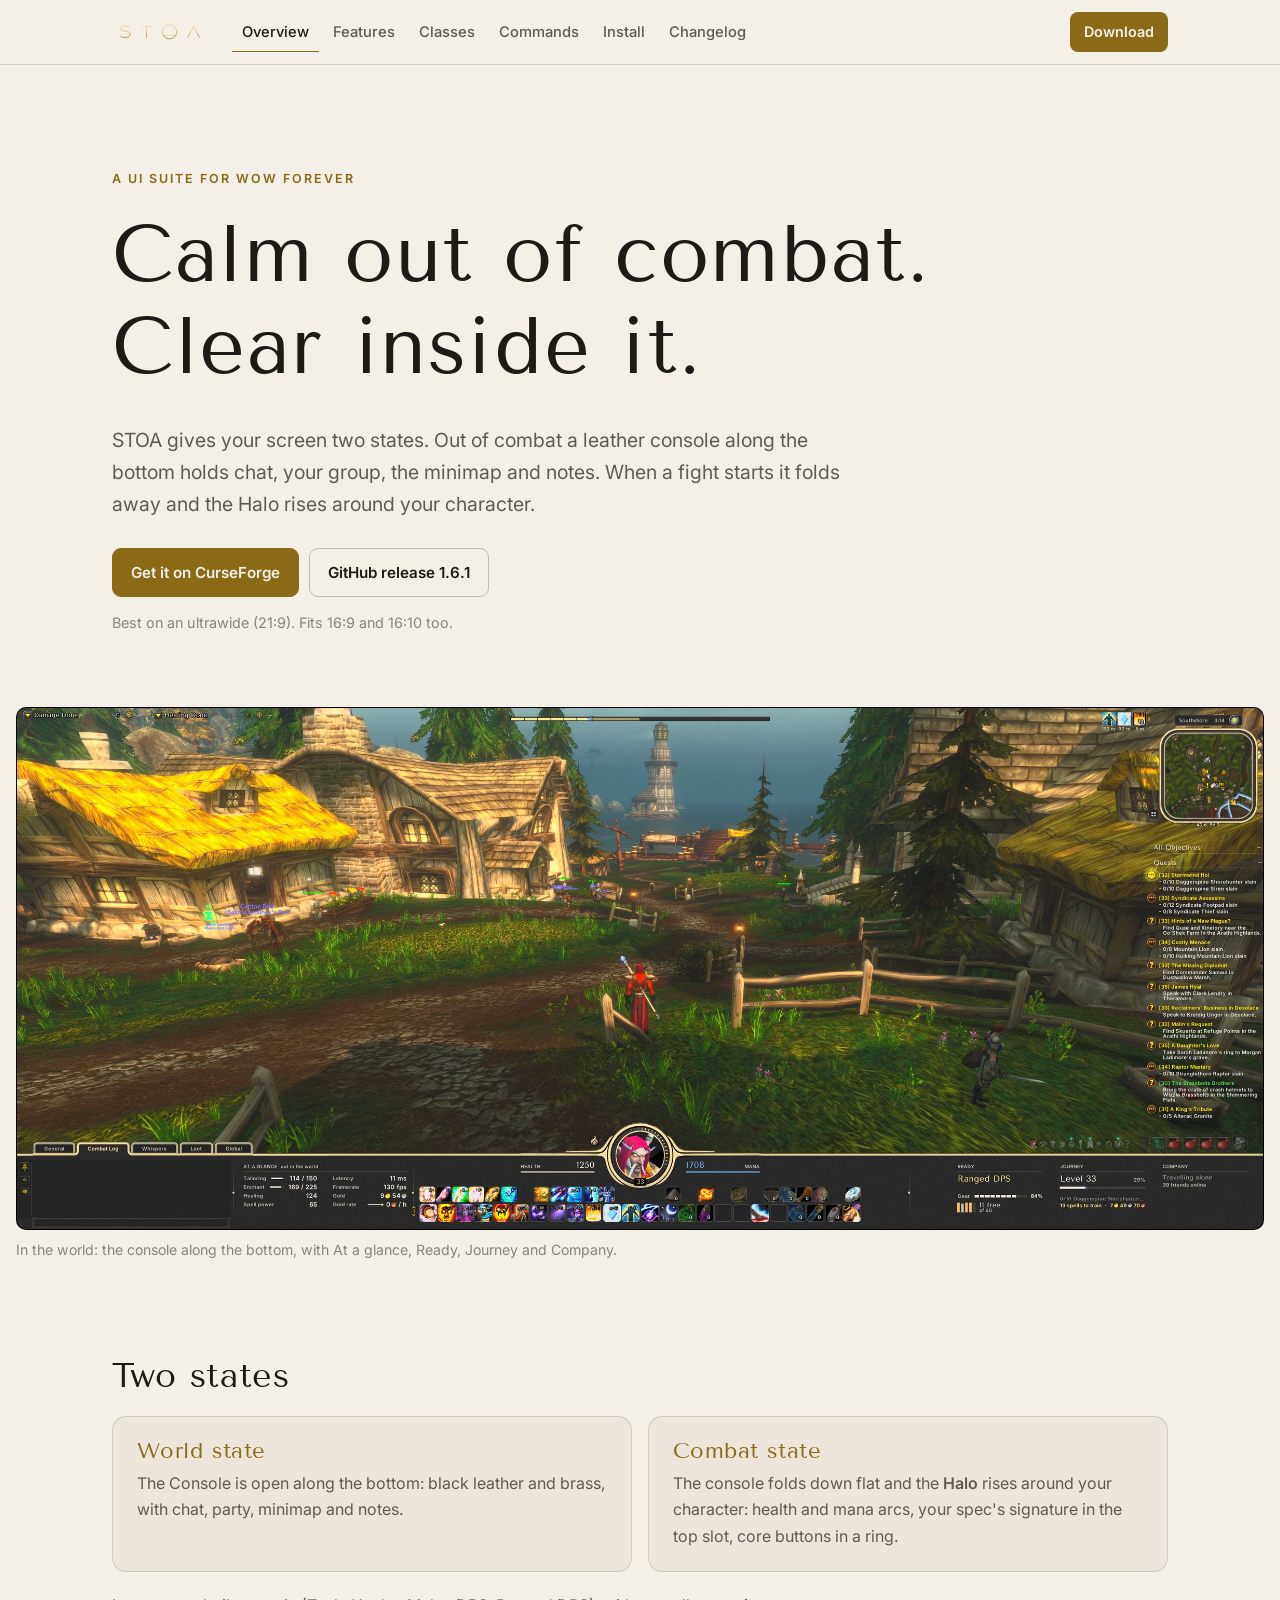
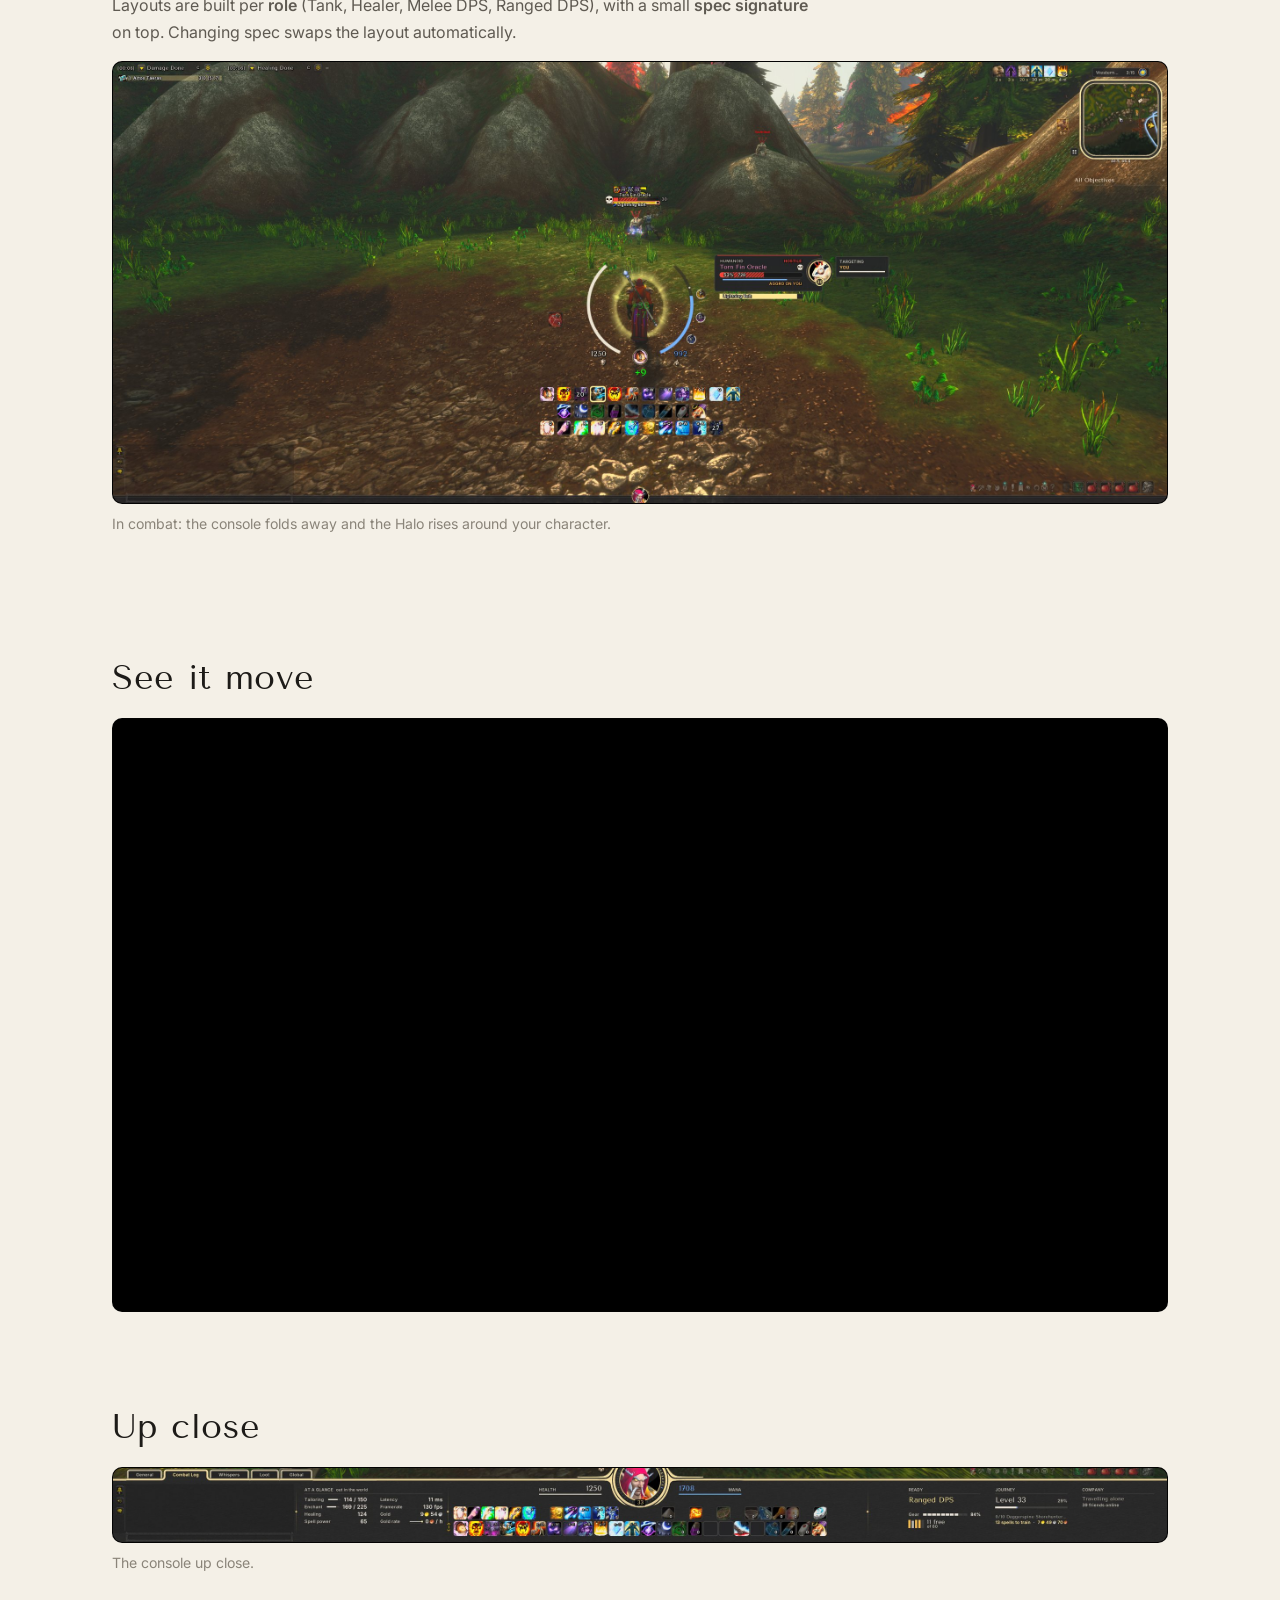
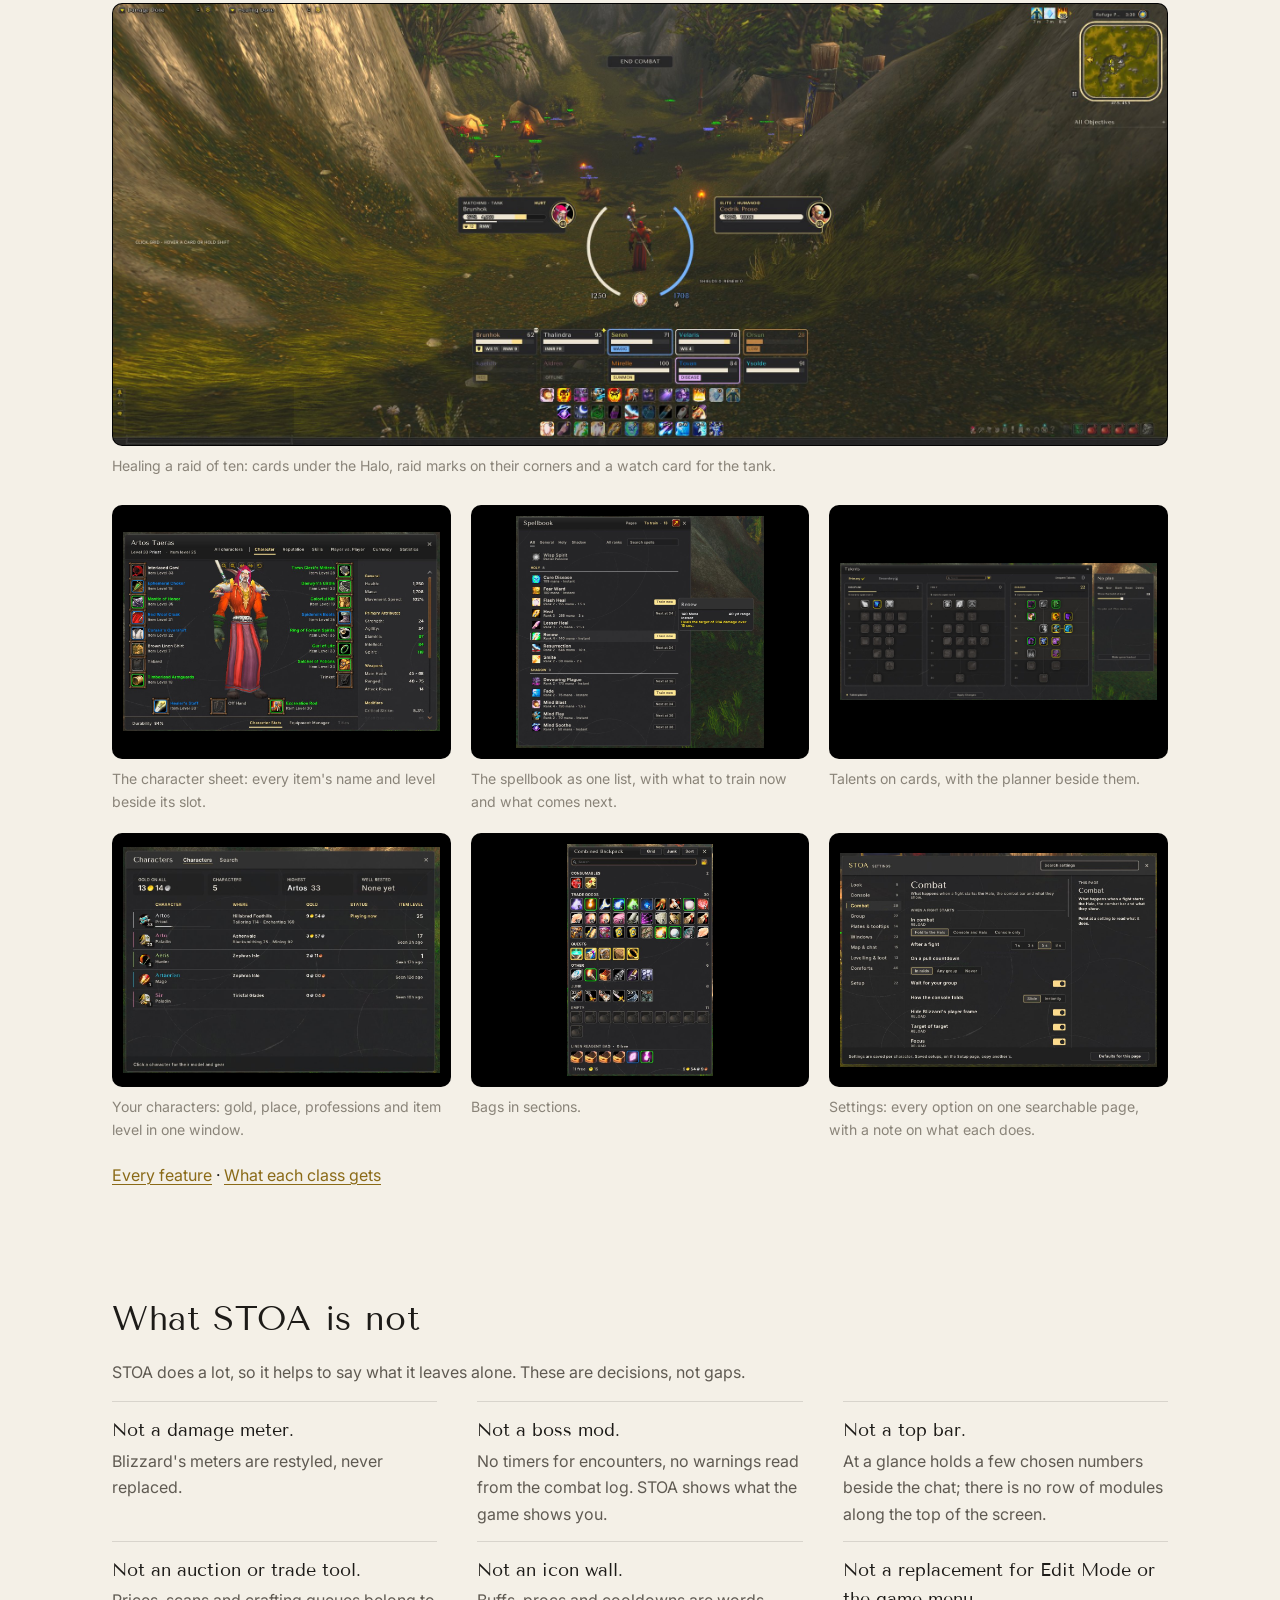
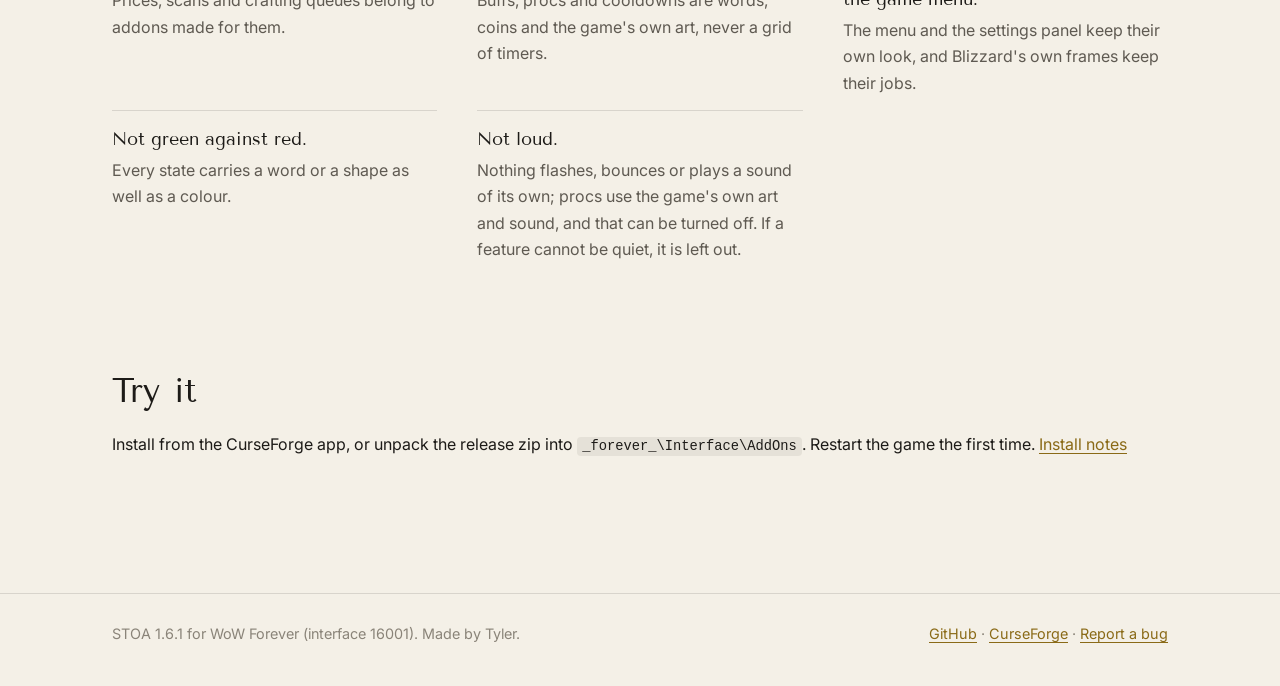
==== docs/index.html @ d84a3b47 "Buff timers: outlined and brighter, readable over bright ground" ====
<!doctype html>
<html lang="en">
<head>
<meta charset="utf-8">
<meta name="viewport" content="width=device-width, initial-scale=1, viewport-fit=cover">
<title>STOA</title>
<meta name="description" content="STOA: a focused, two-state UI suite for WoW Forever. The console out of combat, the Halo in it.">
<meta property="og:title" content="STOA">
<meta property="og:description" content="STOA: a focused, two-state UI suite for WoW Forever. The console out of combat, the Halo in it.">
<meta property="og:image" content="screenshots/world.jpg">
<meta name="theme-color" content="#0d0d0f">
<link rel="icon" href="logo/stoa-essence-symbol.svg" type="image/svg+xml">
<link rel="preconnect" href="https://fonts.googleapis.com">
<link rel="preconnect" href="https://fonts.gstatic.com" crossorigin>
<link rel="stylesheet" href="https://fonts.googleapis.com/css2?family=Tenor+Sans&family=Inter:wght@400;500;600&display=swap">
<link rel="stylesheet" href="assets/site.css">
</head>
<body>
<a class="skip" href="#main">Skip to content</a>
<header class="top">
  <div class="bar">
    <a class="mark" href="index.html" aria-label="STOA home"><img src="logo/stoa-essence.svg" alt="STOA" width="116" height="35"></a>
    <nav class="pages" aria-label="Pages"><a href="index.html" aria-current="page">Overview</a><a href="features.html">Features</a><a href="classes.html">Classes</a><a href="commands.html">Commands</a><a href="install.html">Install</a><a href="changelog.html">Changelog</a></nav>
    <a class="get" href="https://www.curseforge.com/wow/addons/stoa">Download</a>
  </div>
</header>
<main id="main">

<section class="hero">
  <div class="bar">
    <p class="eyebrow">A UI suite for WoW Forever</p>
    <h1>Calm out of combat.<br>Clear inside it.</h1>
    <p class="lede">STOA gives your screen two states. Out of combat a leather console along the bottom holds chat, your group, the minimap and notes. When a fight starts it folds away and the Halo rises around your character.</p>
    <p class="actions"><a class="btn primary" href="https://www.curseforge.com/wow/addons/stoa">Get it on CurseForge</a><a class="btn" href="https://github.com/tylerhagan/stoa/releases/latest">GitHub release 1.6.1</a></p>
    <p class="fit">Best on an ultrawide (21:9). Fits 16:9 and 16:10 too.</p>
  </div>
  <figure class="shot wide"><img src="screenshots/world.jpg" alt="In the world: the console along the bottom, with At a glance, Ready, Journey and Company." width="2400" height="1004"><figcaption>In the world: the console along the bottom, with At a glance, Ready, Journey and Company.</figcaption></figure>
</section>
<section class="bar block">
  <h2>Two states</h2>
  <div class="states"><article class="state"><h3>World state</h3><p>The Console is open along the bottom: black leather and brass, with chat, party, minimap and notes.</p></article><article class="state"><h3>Combat state</h3><p>The console folds down flat and the <strong>Halo</strong> rises around your character: health and mana arcs, your spec's signature in the top slot, core buttons in a ring.</p></article></div>
  <p class="note">Layouts are built per <strong>role</strong> (Tank, Healer, Melee DPS, Ranged DPS), with a small <strong>spec signature</strong> on top. Changing spec swaps the layout automatically.</p>
  <figure class="shot wide"><img src="screenshots/combat.jpg" alt="In combat: the console folds away and the Halo rises around your character." width="2400" height="1004" loading="lazy"><figcaption>In combat: the console folds away and the Halo rises around your character.</figcaption></figure>
</section>
<section class="bar block">
  <h2>See it move</h2>
  <div class="video"><iframe src="https://www.youtube-nocookie.com/embed/AI_lgZX461E" title="STOA in motion" loading="lazy" allow="encrypted-media; picture-in-picture; fullscreen" referrerpolicy="strict-origin-when-cross-origin" allowfullscreen></iframe></div>
</section>
<section class="bar block">
  <h2>Up close</h2>
  <figure class="shot wide"><img src="screenshots/console.jpg" alt="The console up close." width="2400" height="170" loading="lazy"><figcaption>The console up close.</figcaption></figure>
  <figure class="shot wide"><img src="screenshots/party-healer.jpg" alt="Healing a raid of ten: cards under the Halo, raid marks on their corners and a watch card for the tank." width="2400" height="1004" loading="lazy"><figcaption>Healing a raid of ten: cards under the Halo, raid marks on their corners and a watch card for the tank.</figcaption></figure>
  <div class="gallery"><figure class="shot "><img src="screenshots/character.jpg" alt="The character sheet: every item&#x27;s name and level beside its slot." width="1117" height="703" loading="lazy"><figcaption>The character sheet: every item's name and level beside its slot.</figcaption></figure><figure class="shot "><img src="screenshots/spellbook.jpg" alt="The spellbook as one list, with what to train now and what comes next." width="992" height="926" loading="lazy"><figcaption>The spellbook as one list, with what to train now and what comes next.</figcaption></figure><figure class="shot "><img src="screenshots/talents.jpg" alt="Talents on cards, with the planner beside them." width="1600" height="694" loading="lazy"><figcaption>Talents on cards, with the planner beside them.</figcaption></figure><figure class="shot "><img src="screenshots/characters.jpg" alt="Your characters: gold, place, professions and item level in one window." width="1034" height="737" loading="lazy"><figcaption>Your characters: gold, place, professions and item level in one window.</figcaption></figure><figure class="shot "><img src="screenshots/bags.jpg" alt="Bags in sections." width="524" height="827" loading="lazy"><figcaption>Bags in sections.</figcaption></figure><figure class="shot "><img src="screenshots/settings.jpg" alt="Settings: every option on one searchable page, with a note on what each does." width="1164" height="788" loading="lazy"><figcaption>Settings: every option on one searchable page, with a note on what each does.</figcaption></figure></div>
  <p class="more"><a href="features.html">Every feature</a> · <a href="classes.html">What each class gets</a></p>
</section>
<section class="bar block">
  <h2>What STOA is not</h2>
  <p class="lead">STOA does a lot, so it helps to say what it leaves alone. These are decisions, not gaps.</p>
  <ul class="nots"><li><strong>Not a damage meter.</strong> Blizzard's meters are restyled, never replaced.</li><li><strong>Not a boss mod.</strong> No timers for encounters, no warnings read from the combat log. STOA shows what the game shows you.</li><li><strong>Not a top bar.</strong> At a glance holds a few chosen numbers beside the chat; there is no row of modules along the top of the screen.</li><li><strong>Not an auction or trade tool.</strong> Prices, scans and crafting queues belong to addons made for them.</li><li><strong>Not an icon wall.</strong> Buffs, procs and cooldowns are words, coins and the game's own art, never a grid of timers.</li><li><strong>Not a replacement for Edit Mode or the game menu.</strong> The menu and the settings panel keep their own look, and Blizzard's own frames keep their jobs.</li><li><strong>Not green against red.</strong> Every state carries a word or a shape as well as a colour.</li><li><strong>Not loud.</strong> Nothing flashes, bounces or plays a sound of its own; procs use the game's own art and sound, and that can be turned off. If a feature cannot be quiet, it is left out.</li></ul>
</section>
<section class="bar block cta">
  <h2>Try it</h2>
  <p>Install from the CurseForge app, or unpack the release zip into <code>_forever_\Interface\AddOns</code>. Restart the game the first time. <a href="install.html">Install notes</a></p>
</section>

</main>
<footer class="foot">
  <div class="bar">
    <p>STOA 1.6.1 for WoW Forever (interface 16001). Made by Tyler.</p>
    <p><a href="https://github.com/tylerhagan/stoa">GitHub</a> · <a href="https://www.curseforge.com/wow/addons/stoa">CurseForge</a> · <a href="https://github.com/tylerhagan/stoa/issues/new/choose">Report a bug</a></p>
  </div>
</footer>
<script>
document.querySelectorAll('[data-filter]').forEach(function (input) {
  var scope = document.getElementById(input.getAttribute('data-filter'));
  var none = scope.querySelector('.none');
  input.addEventListener('input', function () {
    var q = input.value.trim().toLowerCase(), shown = 0;
    scope.querySelectorAll('[data-text]').forEach(function (row) {
      var hit = !q || row.getAttribute('data-text').indexOf(q) !== -1;
      row.hidden = !hit; if (hit) shown++;
    });
    scope.querySelectorAll('[data-group]').forEach(function (g) {
      g.hidden = !g.querySelector('[data-text]:not([hidden])');
    });
    if (none) none.hidden = shown !== 0;
  });
});
</script>
</body>
</html>
---- docs/assets/site.css ----
/* STOA docs. Dark ink first (the game is dark), bone paper in light mode. Built by Tools/docs/build.py. */
:root {
  --ink: #0d0d0f; --ink-2: #141416; --ink-3: #1b1b1e;
  --bone: #ece6da; --muted: #a39e94; --faint: #6f6b64;
  --rule: rgba(236, 230, 218, .12); --rule-2: rgba(236, 230, 218, .22);
  --gold: #e3c07f; --gold-2: #f2d58a; --code: rgba(236, 230, 218, .07);
  --display: "Tenor Sans", "Optima", "Palatino Linotype", Georgia, serif;
  --ui: "Inter", system-ui, -apple-system, "Segoe UI", sans-serif;
  --mono: ui-monospace, "SF Mono", Menlo, Consolas, monospace;
  --max: 1120px;
  color-scheme: dark;
}
@media (prefers-color-scheme: light) {
  :root:not([data-theme="dark"]) {
    --ink: #f4f0e7; --ink-2: #ece6da; --ink-3: #e4ddcf;
    --bone: #1d1b18; --muted: #5f5a52; --faint: #8a8479;
    --rule: rgba(29, 27, 24, .13); --rule-2: rgba(29, 27, 24, .24);
    --gold: #8a6a17; --gold-2: #7a5c10; --code: rgba(29, 27, 24, .07);
    color-scheme: light;
  }
}
:root[data-theme="light"] {
  --ink: #f4f0e7; --ink-2: #ece6da; --ink-3: #e4ddcf;
  --bone: #1d1b18; --muted: #5f5a52; --faint: #8a8479;
  --rule: rgba(29, 27, 24, .13); --rule-2: rgba(29, 27, 24, .24);
  --gold: #8a6a17; --gold-2: #7a5c10; --code: rgba(29, 27, 24, .07);
  color-scheme: light;
}

* { box-sizing: border-box; }
html { scroll-padding-top: 84px; -webkit-text-size-adjust: 100%; }
body { margin: 0; background: var(--ink); color: var(--bone); font: 400 16px/1.65 var(--ui); }
img { max-width: 100%; height: auto; display: block; }
a { color: var(--gold); text-underline-offset: 3px; text-decoration-thickness: 1px; }
a:hover { color: var(--gold-2); }
:focus-visible { outline: 2px solid var(--gold); outline-offset: 2px; }
code { font: .86em var(--mono); background: var(--code); padding: .12em .38em; border-radius: 4px; white-space: nowrap; }
strong { font-weight: 600; }
h1, h2, h3 { font-family: var(--display); font-weight: 400; letter-spacing: .02em; line-height: 1.15; }
h1 { font-size: clamp(2.4rem, 5vw, 3.6rem); margin: 0 0 .4em; }
h2 { font-size: clamp(1.6rem, 3vw, 2.1rem); margin: 0 0 .6em; }
h3 { font-size: 1.15rem; margin: 1.2em 0 .3em; color: var(--bone); }
p { margin: 0 0 1em; }

.bar { max-width: var(--max); margin: 0 auto; padding-left: max(16px, env(safe-area-inset-left, 0px)); padding-right: max(16px, env(safe-area-inset-right, 0px)); }
@media (min-width: 720px) { .bar { padding-left: 32px; padding-right: 32px; } }
.skip { position: absolute; left: -999px; top: 8px; background: var(--ink-2); padding: 8px 12px; z-index: 10; }
.skip:focus { left: 8px; }

/* Header */
.top { position: sticky; top: 0; z-index: 5; background: color-mix(in srgb, var(--ink) 88%, transparent); backdrop-filter: blur(10px); -webkit-backdrop-filter: blur(10px); border-bottom: 1px solid var(--rule); }
.top .bar { display: flex; align-items: center; gap: 24px; min-height: 64px; }
.mark img { width: 96px; height: auto; }
.pages { display: flex; gap: 4px; overflow-x: auto; scrollbar-width: none; flex: 1; min-width: 0; }
.pages::-webkit-scrollbar { display: none; }
.pages a { color: var(--muted); text-decoration: none; font-size: .92rem; font-weight: 500; padding: 8px 10px; border-radius: 6px; white-space: nowrap; }
.pages a:hover { color: var(--bone); }
.pages a[aria-current="page"] { color: var(--bone); box-shadow: inset 0 -1px 0 var(--gold); border-radius: 0; }
.get { color: var(--ink); background: var(--gold); text-decoration: none; font-weight: 600; font-size: .9rem; padding: 8px 14px; border-radius: 8px; white-space: nowrap; }
.get:hover { background: var(--gold-2); color: var(--ink); }
@media (max-width: 760px) {
  .top .bar { flex-wrap: wrap; gap: 0 12px; padding-top: 10px; }
  .mark { margin-right: auto; }
  .pages { order: 3; flex-basis: 100%; margin: 6px -10px 2px; }
}

/* Home */
.hero { padding: clamp(48px, 9vw, 104px) 0 0; }
.eyebrow { font-size: .78rem; letter-spacing: .16em; text-transform: uppercase; color: var(--gold); font-weight: 600; margin-bottom: 18px; }
.hero h1 { font-size: clamp(2.6rem, 7vw, 5rem); max-width: 20ch; }
.lede { font-size: clamp(1.05rem, 1.6vw, 1.22rem); color: var(--muted); max-width: 62ch; }
.actions { display: flex; flex-wrap: wrap; gap: 10px; margin: 28px 0 0; }
.btn { display: inline-block; text-decoration: none; font-weight: 600; font-size: .95rem; padding: 11px 18px; border-radius: 9px; border: 1px solid var(--rule-2); color: var(--bone); }
.btn:hover { border-color: var(--gold); color: var(--bone); }
.btn.primary { background: var(--gold); border-color: var(--gold); color: var(--ink); }
.btn.primary:hover { background: var(--gold-2); color: var(--ink); }
.fit { margin: 14px 0 0; font-size: .9rem; color: var(--faint); }
.hero > .shot { max-width: 1440px; margin: clamp(40px, 6vw, 72px) auto 0; padding: 0 max(16px, env(safe-area-inset-left, 0px)); }
.block { padding-top: clamp(56px, 8vw, 96px); }
.states { display: grid; grid-template-columns: repeat(auto-fit, minmax(260px, 1fr)); gap: 16px; margin-bottom: 20px; }
.state { border: 1px solid var(--rule); border-radius: 14px; padding: 22px 24px; background: var(--ink-2); }
.state h3 { margin: 0 0 6px; font-size: 1.35rem; color: var(--gold); }
.state p { margin: 0; color: var(--muted); }
.note { color: var(--muted); max-width: 70ch; }
.lead { color: var(--muted); max-width: 66ch; }
.nots { list-style: none; padding: 0; margin: 0; display: grid; grid-template-columns: repeat(auto-fit, minmax(300px, 1fr)); gap: 0 40px; }
.nots li { padding: 14px 0; border-top: 1px solid var(--rule); color: var(--muted); }
.nots strong { color: var(--bone); display: block; font-family: var(--display); font-weight: 400; font-size: 1.12rem; margin-bottom: 2px; }
.cta { padding-bottom: 24px; }
.more { margin-top: 20px; }

/* Screenshots */
.shot { margin: 0 0 28px; }
.video { position: relative; aspect-ratio: 16 / 9; border-radius: 10px; overflow: hidden; border: 1px solid var(--rule); background: #000; }
.video iframe { position: absolute; inset: 0; width: 100%; height: 100%; border: 0; }
.shot img { border-radius: 10px; border: 1px solid var(--rule); background: #000; width: 100%; }
.shot figcaption { font-size: .88rem; color: var(--faint); margin-top: 8px; }
.gallery { display: grid; grid-template-columns: repeat(auto-fill, minmax(min(100%, 300px), 1fr)); gap: 20px; align-items: start; }
.gallery .shot { margin: 0; }
.gallery .shot img { aspect-ratio: 4 / 3; object-fit: contain; padding: 10px; }

/* List pages */
.head { padding-top: clamp(40px, 7vw, 72px); padding-bottom: 8px; }
.tools { display: flex; flex-wrap: wrap; gap: 12px 20px; align-items: center; margin-top: 24px; }
.tools input { font: inherit; color: var(--bone); background: var(--ink-2); border: 1px solid var(--rule-2); border-radius: 9px; padding: 10px 14px; width: min(100%, 320px); }
.tools input::placeholder { color: var(--faint); }
.jump { display: flex; flex-wrap: wrap; gap: 4px 14px; font-size: .9rem; }
.head > .jump { margin-top: 20px; }
.jump a { color: var(--muted); text-decoration: none; }
.jump a:hover { color: var(--gold); }
.group { padding-top: 48px; }
.group h2 { margin-bottom: .25em; }
.group .lead { margin-bottom: 16px; }
.rows { margin: 0; }
.row { display: grid; grid-template-columns: 200px minmax(0, 1fr); gap: 4px 28px; padding: 16px 0; border-top: 1px solid var(--rule); scroll-margin-top: 84px; }
.row dt { font-family: var(--display); font-size: 1.08rem; color: var(--bone); }
.row dd { margin: 0; color: var(--muted); }
.row dd code { white-space: normal; }
.row:target dt { color: var(--gold); }
.cmds .row { grid-template-columns: 260px minmax(0, 1fr); }
.cmds dt code { font-size: .92rem; background: none; padding: 0; color: var(--gold); white-space: normal; }
@media (max-width: 680px) { .row, .cmds .row { grid-template-columns: 1fr; } }
.none { color: var(--muted); padding: 24px 0; }
[hidden] { display: none !important; }

/* Classes: one row each, name left, labelled parts right (same rhythm as Features) */
.classes { margin-top: 24px; }
.class { display: grid; grid-template-columns: 200px minmax(0, 1fr); gap: 8px 28px; padding: 28px 0; border-top: 1px solid var(--rule); scroll-margin-top: 84px; }
.class h2 { font-size: 1.6rem; margin: 0; display: flex; align-items: center; gap: 12px; align-self: start; }
.class h2::before { content: ""; width: 10px; height: 10px; border-radius: 50%; background: var(--class); box-shadow: 0 0 0 3px color-mix(in srgb, var(--class) 22%, transparent); flex: none; }
.class .intro { color: var(--muted); margin: 0 0 14px; max-width: 70ch; }
.parts { margin: 0 0 6px; display: grid; gap: 12px; }
.parts div { display: grid; grid-template-columns: 150px minmax(0, 1fr); gap: 2px 20px; }
.parts dt { font-size: .76rem; letter-spacing: .12em; text-transform: uppercase; font-weight: 600; color: var(--gold); padding-top: .3em; }
.parts dd { margin: 0; color: var(--muted); max-width: 70ch; }
@media (max-width: 760px) {
  .class, .parts div { grid-template-columns: 1fr; }
}

/* Prose pages */
.prose { max-width: calc(var(--max) - 260px); margin-left: auto; margin-right: auto; }
.prose .block { padding-top: 40px; }
.prose p, .prose li { color: var(--muted); }
.prose strong { color: var(--bone); }
.prose ul { padding-left: 1.2em; }
.prose code, .lead code, .cta code { white-space: normal; overflow-wrap: anywhere; }
.prose li { margin-bottom: .5em; }
.release h2 { color: var(--gold); }

/* Footer */
.foot { margin-top: 96px; border-top: 1px solid var(--rule); padding: 28px 0 40px; font-size: .9rem; color: var(--faint); }
.foot .bar { display: flex; flex-wrap: wrap; justify-content: space-between; gap: 8px 24px; }
.foot p { margin: 0; }
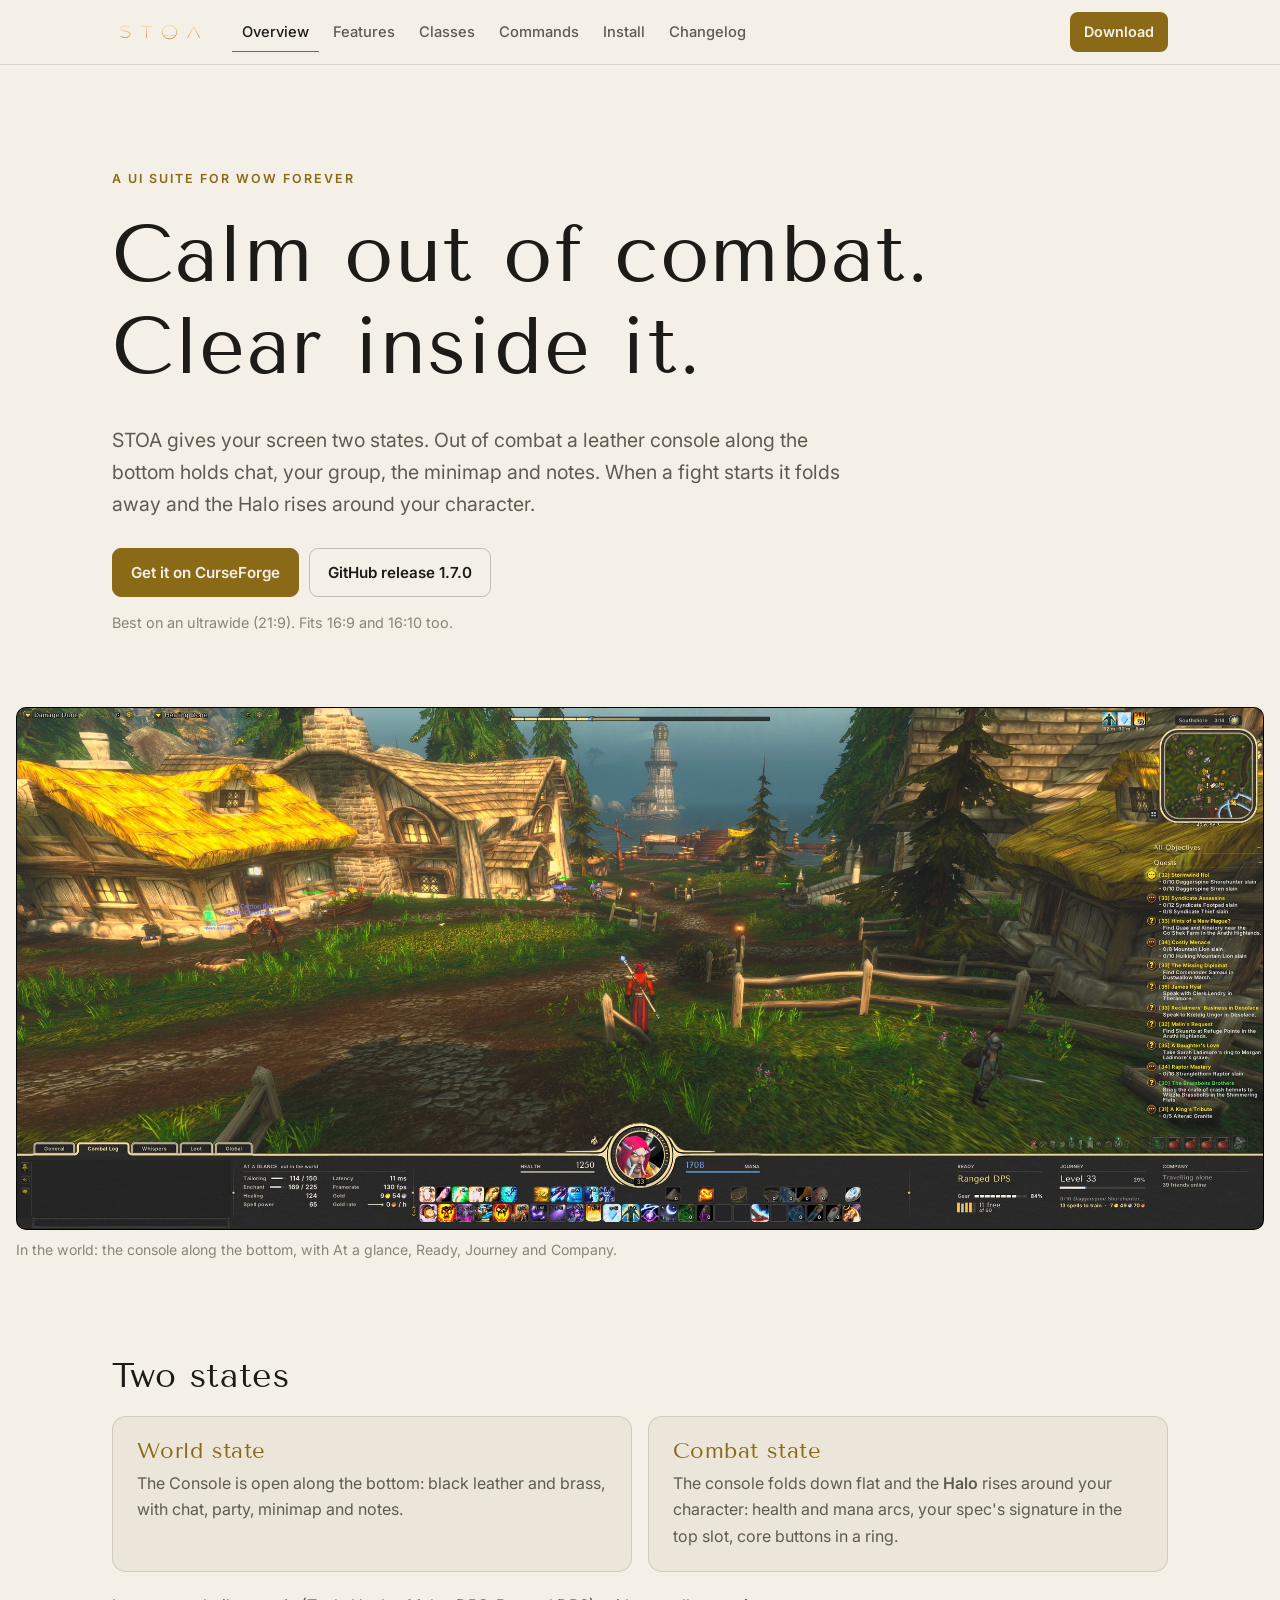
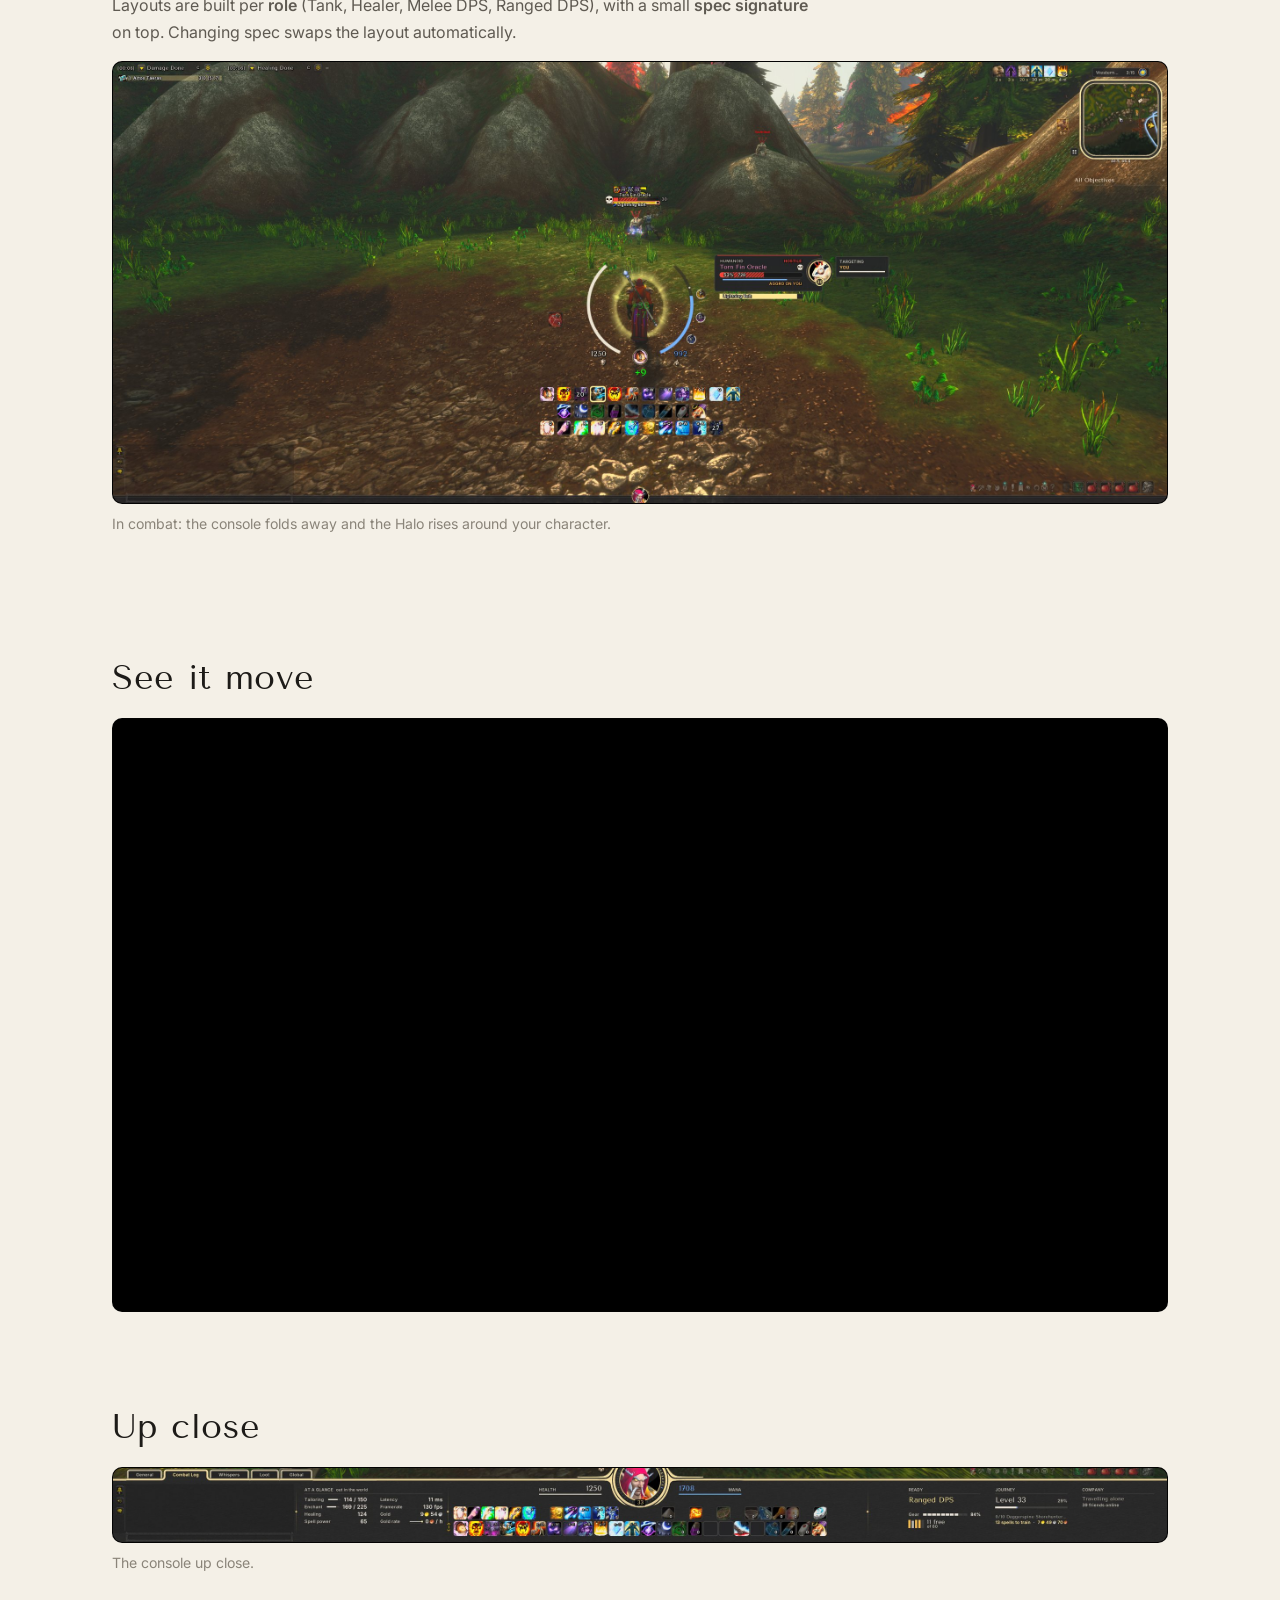
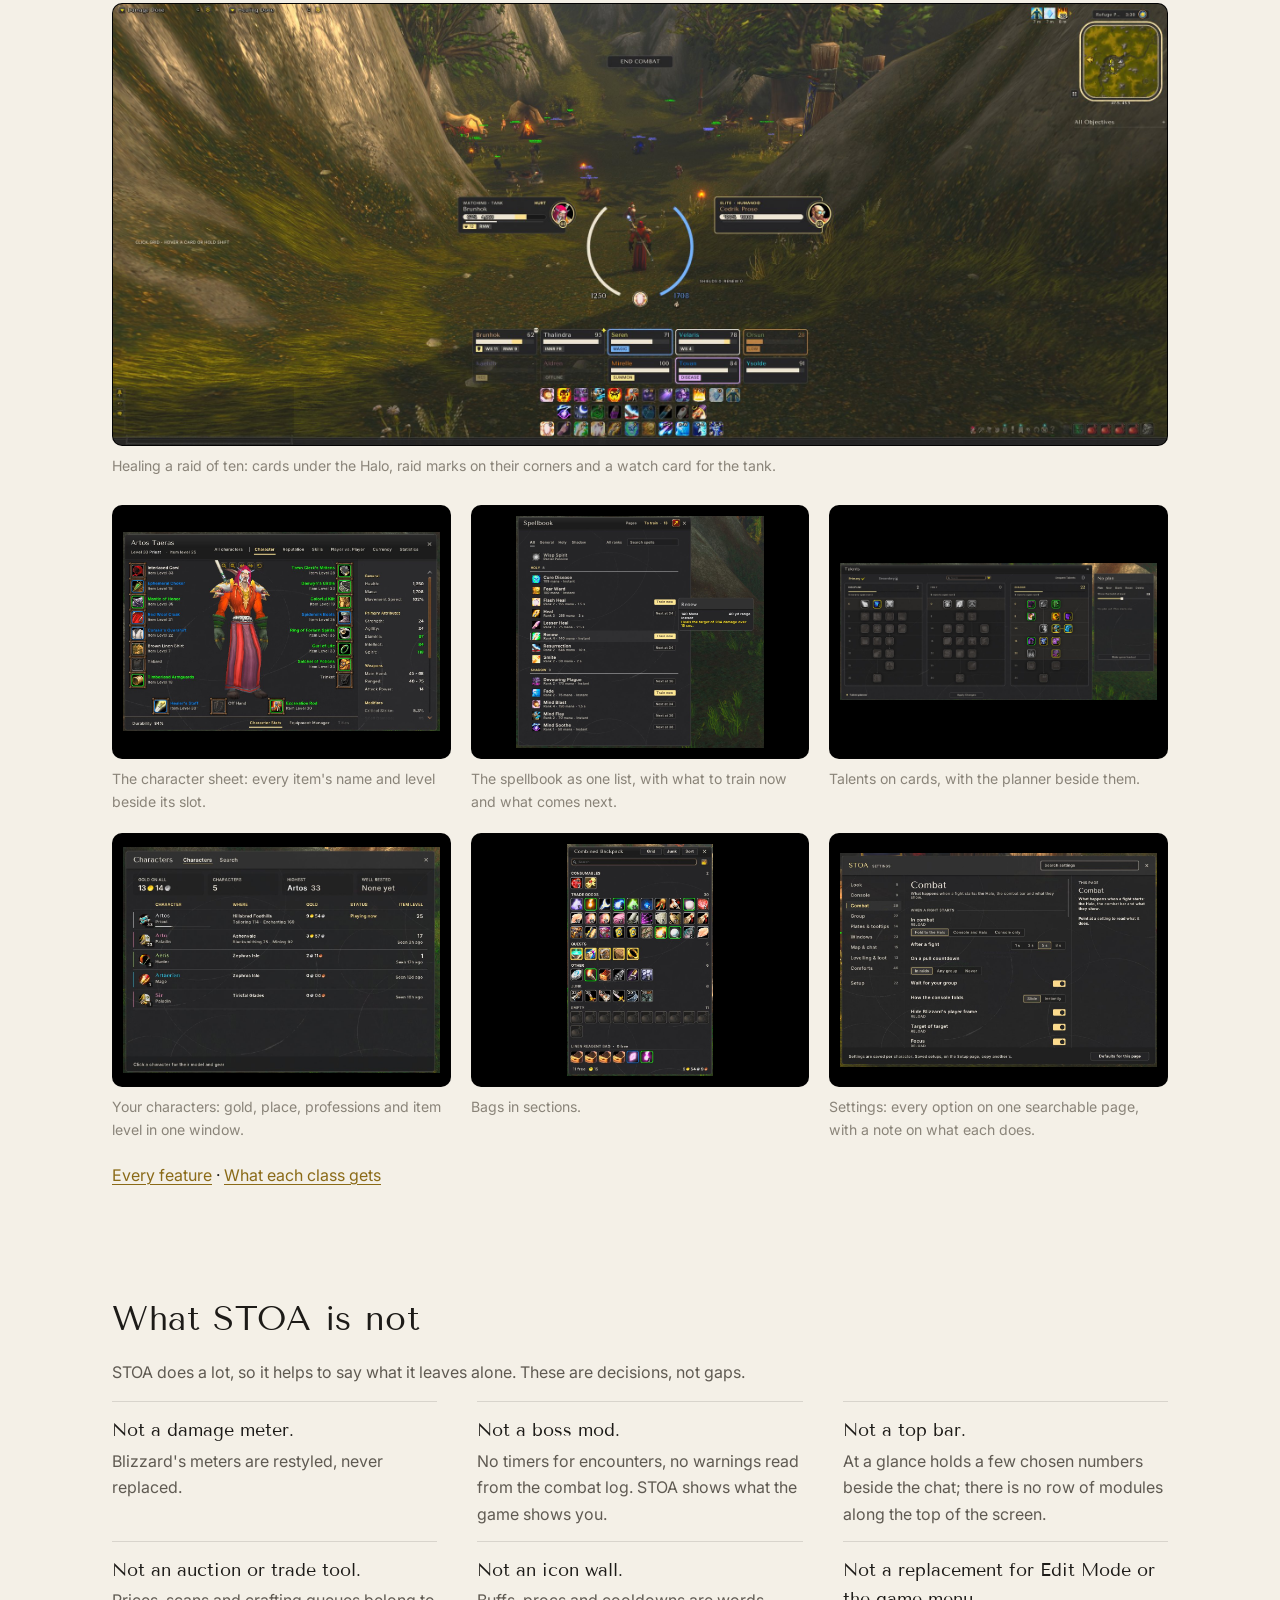
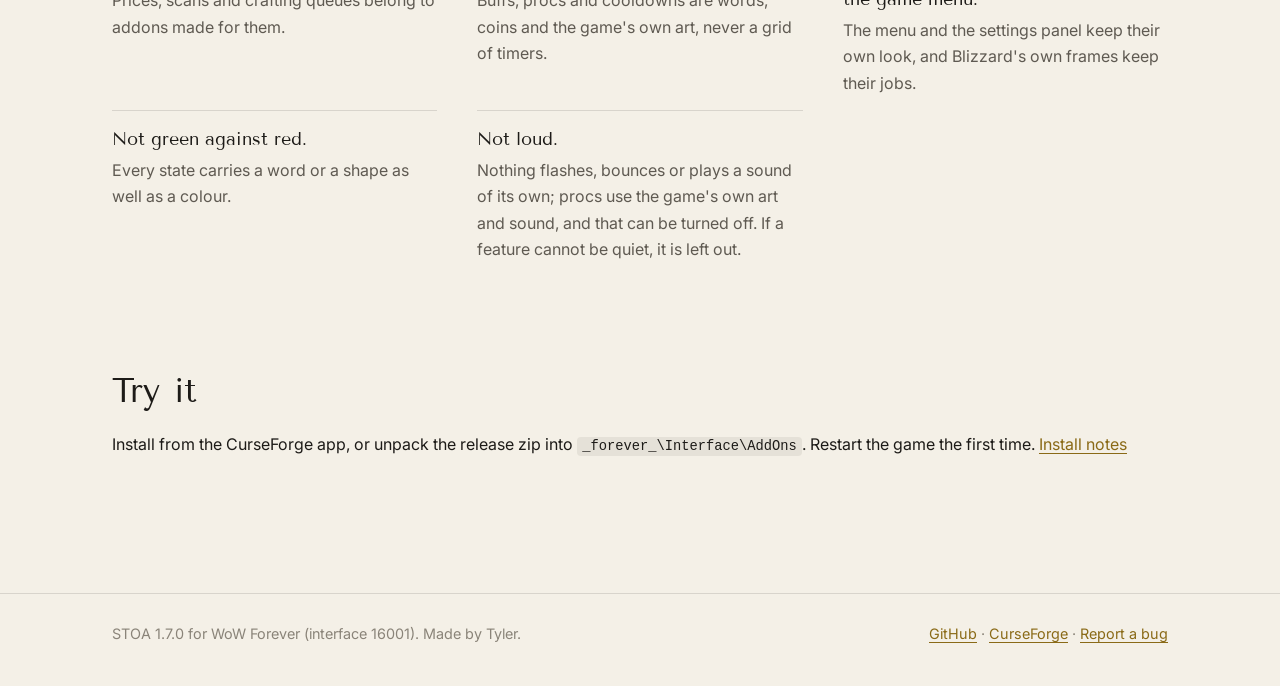
==== commit bcb6e8b6: "Release prep: version 1.7.0, what's-new edition 1.7.0" ====
--- a/docs/index.html
+++ b/docs/index.html
@@ -31,7 +31,7 @@
     <p class="eyebrow">A UI suite for WoW Forever</p>
     <h1>Calm out of combat.<br>Clear inside it.</h1>
     <p class="lede">STOA gives your screen two states. Out of combat a leather console along the bottom holds chat, your group, the minimap and notes. When a fight starts it folds away and the Halo rises around your character.</p>
-    <p class="actions"><a class="btn primary" href="https://www.curseforge.com/wow/addons/stoa">Get it on CurseForge</a><a class="btn" href="https://github.com/tylerhagan/stoa/releases/latest">GitHub release 1.6.1</a></p>
+    <p class="actions"><a class="btn primary" href="https://www.curseforge.com/wow/addons/stoa">Get it on CurseForge</a><a class="btn" href="https://github.com/tylerhagan/stoa/releases/latest">GitHub release 1.7.0</a></p>
     <p class="fit">Best on an ultrawide (21:9). Fits 16:9 and 16:10 too.</p>
   </div>
   <figure class="shot wide"><img src="screenshots/world.jpg" alt="In the world: the console along the bottom, with At a glance, Ready, Journey and Company." width="2400" height="1004"><figcaption>In the world: the console along the bottom, with At a glance, Ready, Journey and Company.</figcaption></figure>
@@ -66,7 +66,7 @@
 </main>
 <footer class="foot">
   <div class="bar">
-    <p>STOA 1.6.1 for WoW Forever (interface 16001). Made by Tyler.</p>
+    <p>STOA 1.7.0 for WoW Forever (interface 16001). Made by Tyler.</p>
     <p><a href="https://github.com/tylerhagan/stoa">GitHub</a> · <a href="https://www.curseforge.com/wow/addons/stoa">CurseForge</a> · <a href="https://github.com/tylerhagan/stoa/issues/new/choose">Report a bug</a></p>
   </div>
 </footer>
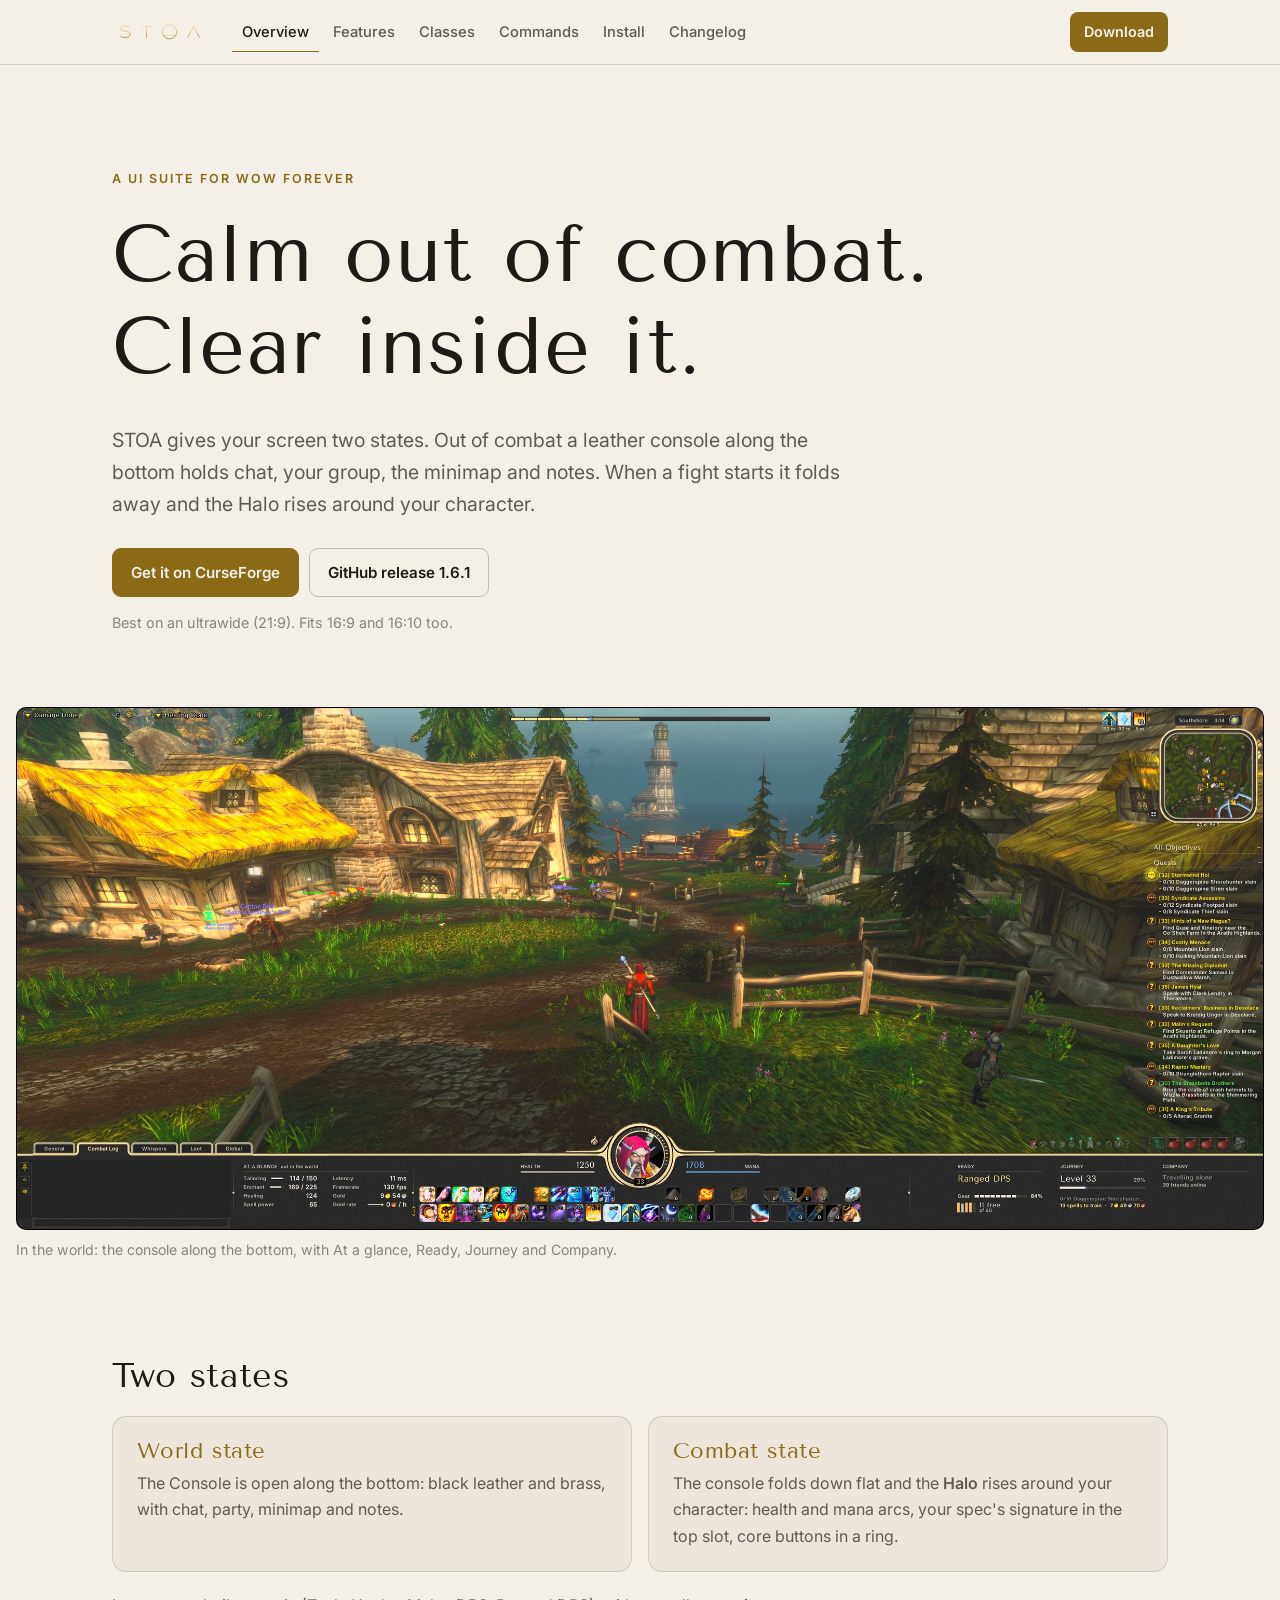
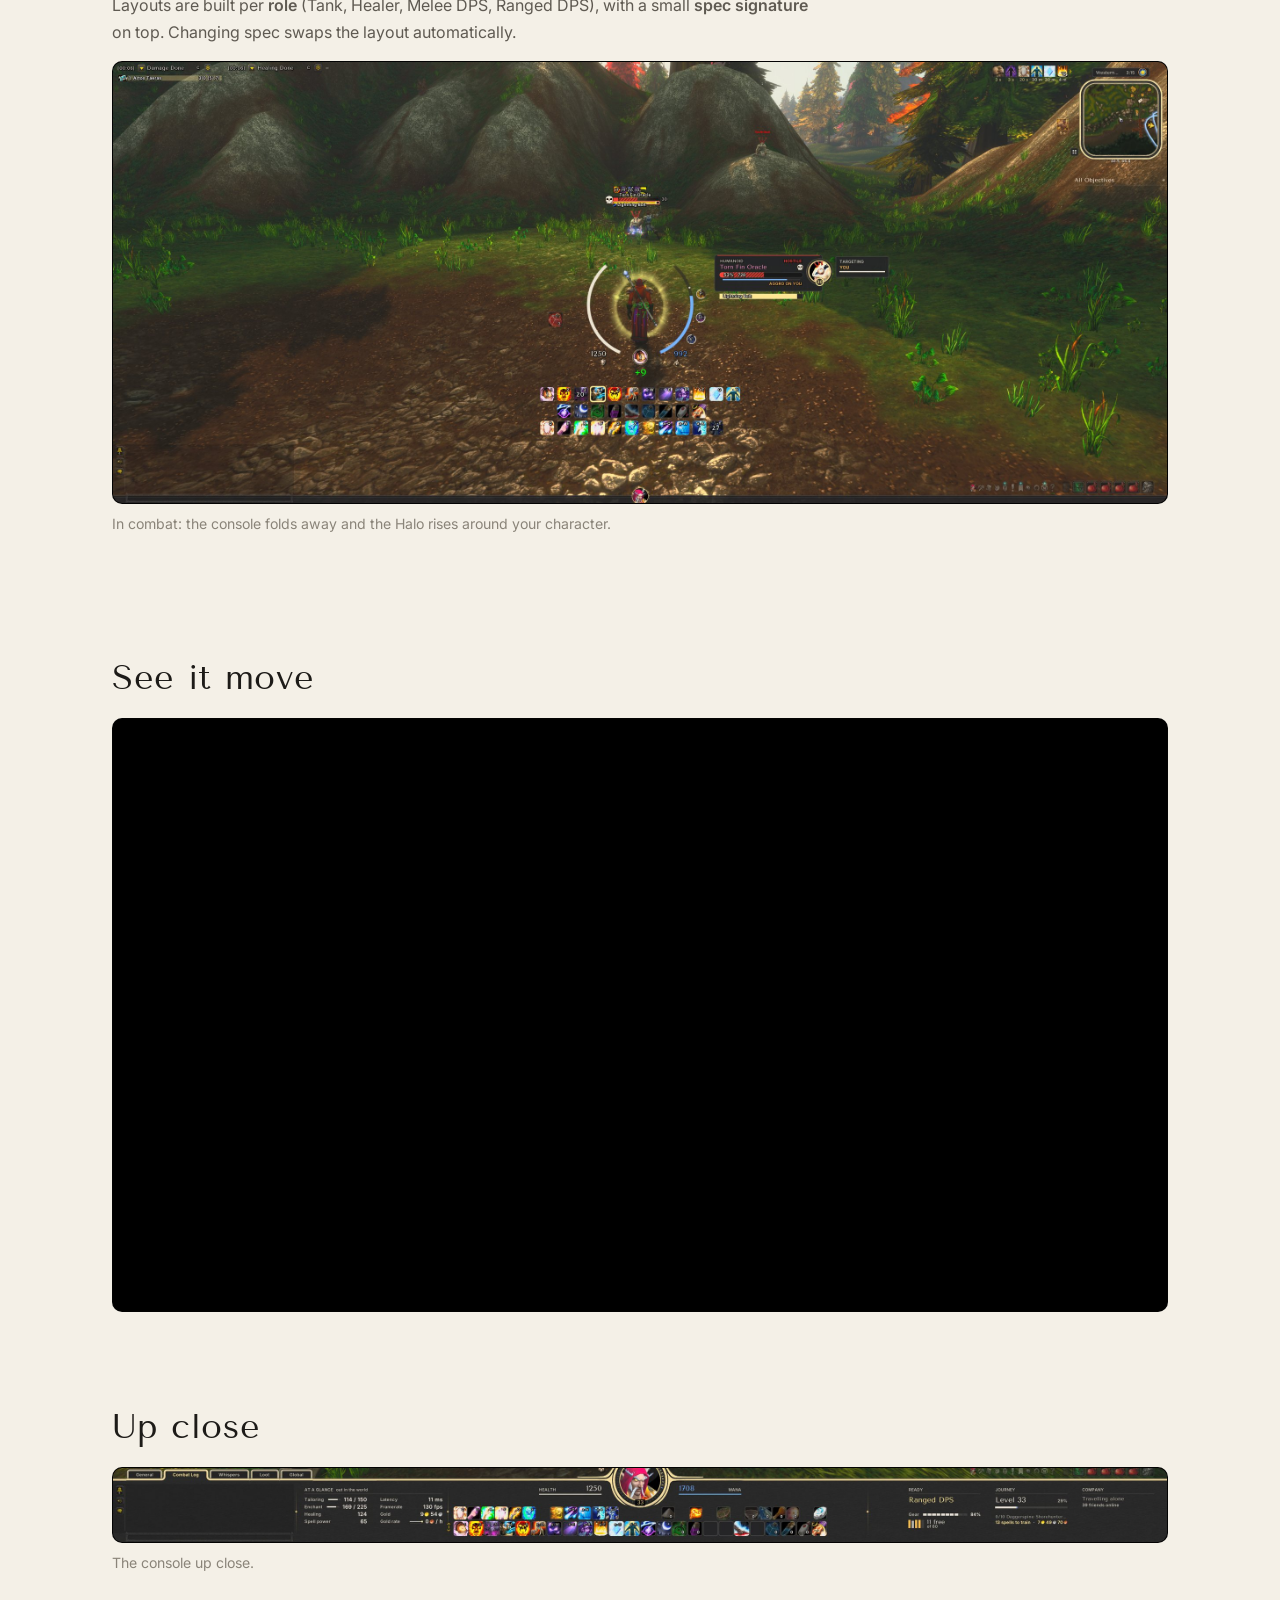
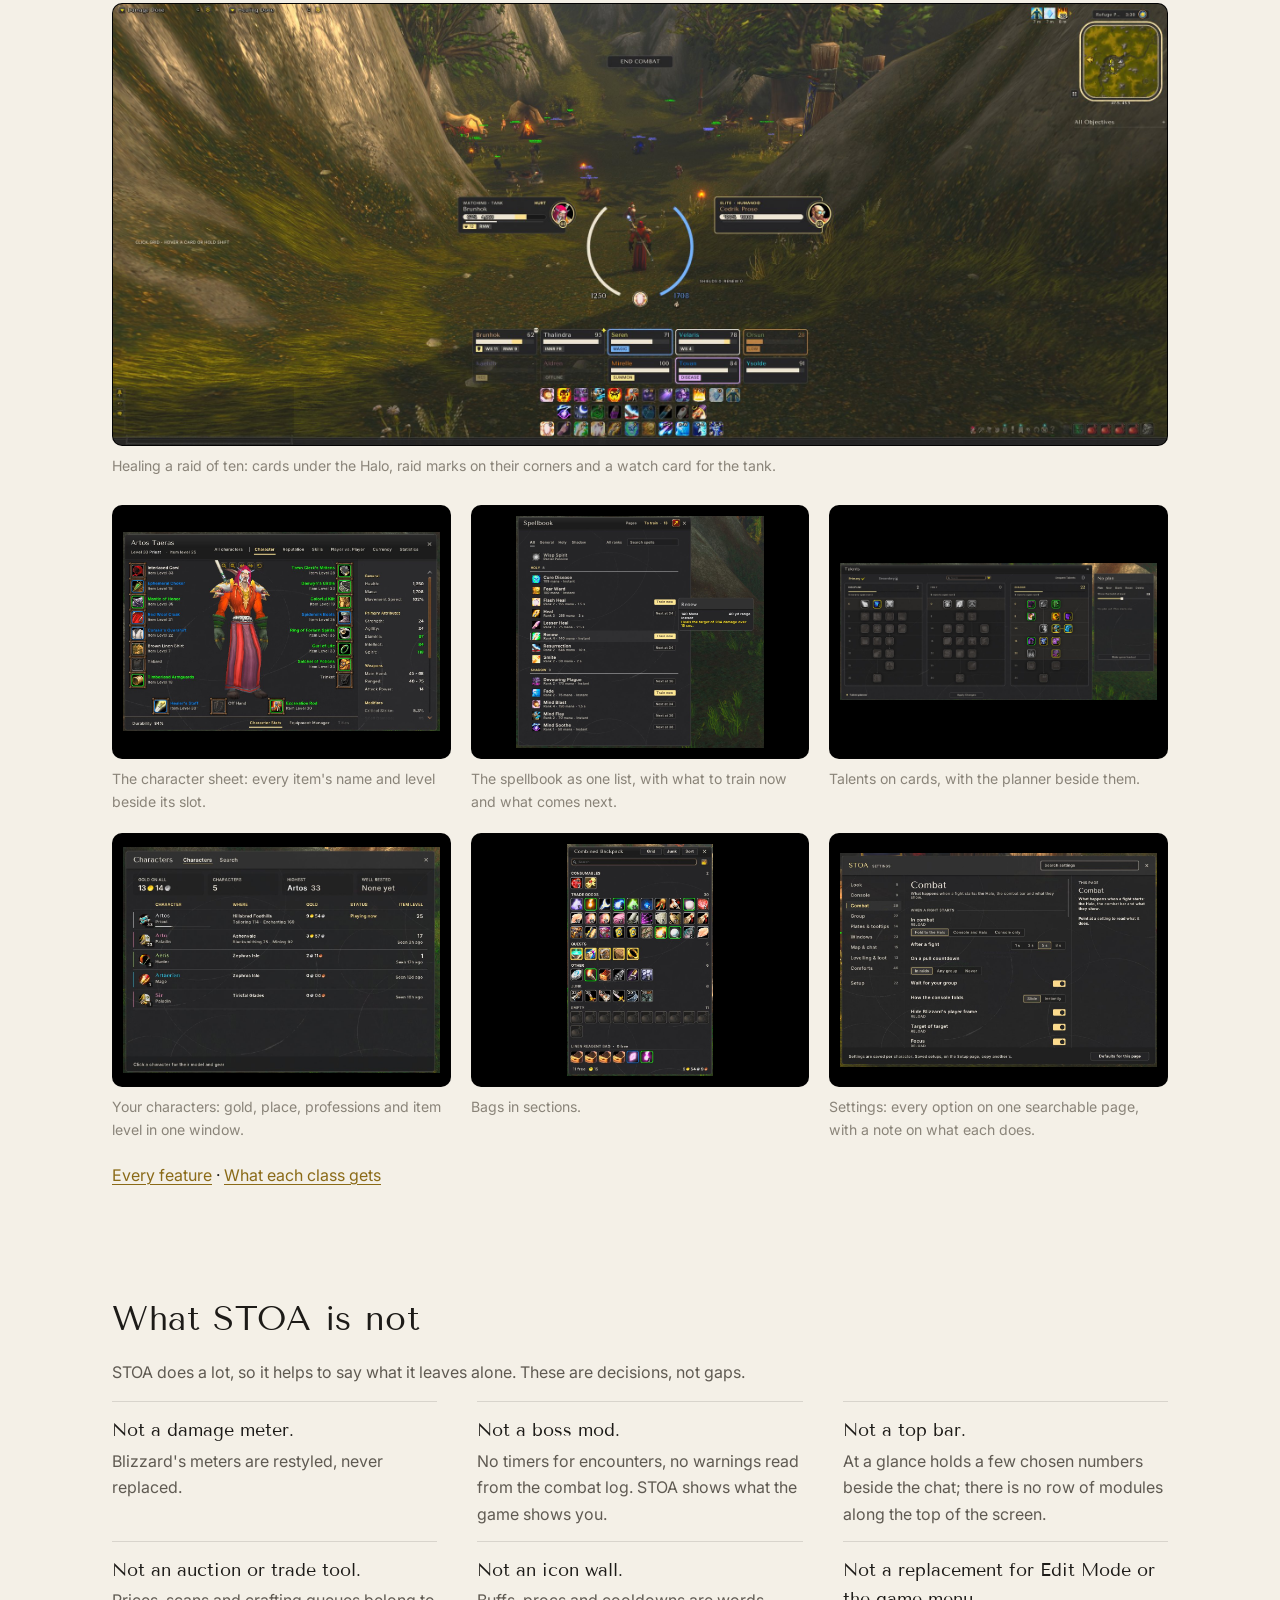
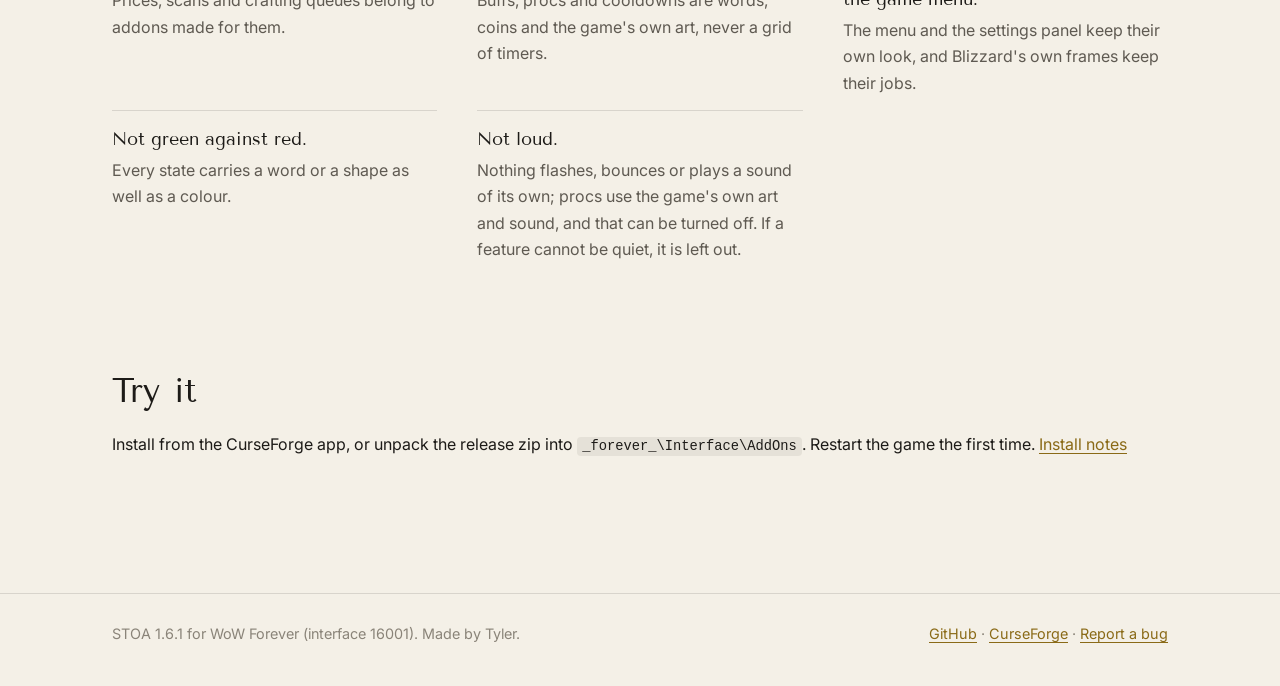
==== commit ebd25077: "Release prep: keep the number 1.6.1" ====
--- a/docs/index.html
+++ b/docs/index.html
@@ -31,7 +31,7 @@
     <p class="eyebrow">A UI suite for WoW Forever</p>
     <h1>Calm out of combat.<br>Clear inside it.</h1>
     <p class="lede">STOA gives your screen two states. Out of combat a leather console along the bottom holds chat, your group, the minimap and notes. When a fight starts it folds away and the Halo rises around your character.</p>
-    <p class="actions"><a class="btn primary" href="https://www.curseforge.com/wow/addons/stoa">Get it on CurseForge</a><a class="btn" href="https://github.com/tylerhagan/stoa/releases/latest">GitHub release 1.7.0</a></p>
+    <p class="actions"><a class="btn primary" href="https://www.curseforge.com/wow/addons/stoa">Get it on CurseForge</a><a class="btn" href="https://github.com/tylerhagan/stoa/releases/latest">GitHub release 1.6.1</a></p>
     <p class="fit">Best on an ultrawide (21:9). Fits 16:9 and 16:10 too.</p>
   </div>
   <figure class="shot wide"><img src="screenshots/world.jpg" alt="In the world: the console along the bottom, with At a glance, Ready, Journey and Company." width="2400" height="1004"><figcaption>In the world: the console along the bottom, with At a glance, Ready, Journey and Company.</figcaption></figure>
@@ -66,7 +66,7 @@
 </main>
 <footer class="foot">
   <div class="bar">
-    <p>STOA 1.7.0 for WoW Forever (interface 16001). Made by Tyler.</p>
+    <p>STOA 1.6.1 for WoW Forever (interface 16001). Made by Tyler.</p>
     <p><a href="https://github.com/tylerhagan/stoa">GitHub</a> · <a href="https://www.curseforge.com/wow/addons/stoa">CurseForge</a> · <a href="https://github.com/tylerhagan/stoa/issues/new/choose">Report a bug</a></p>
   </div>
 </footer>
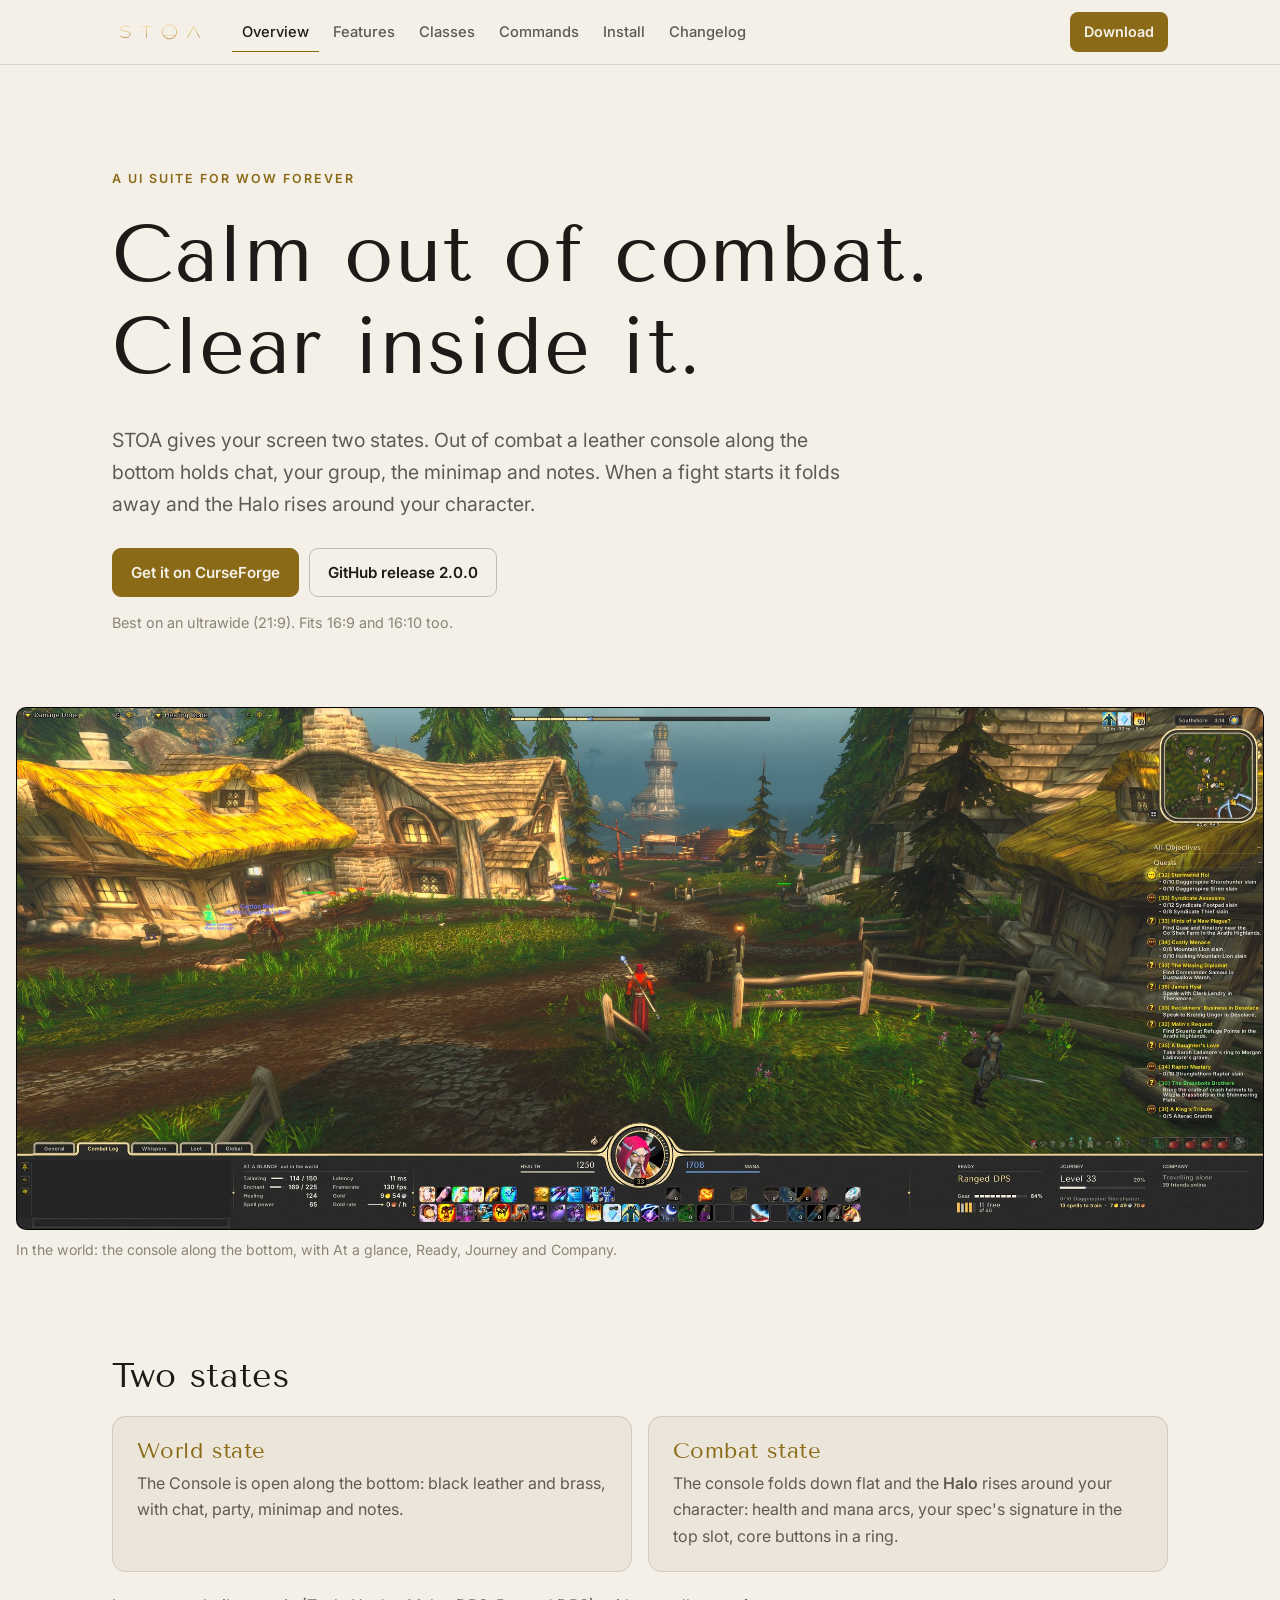
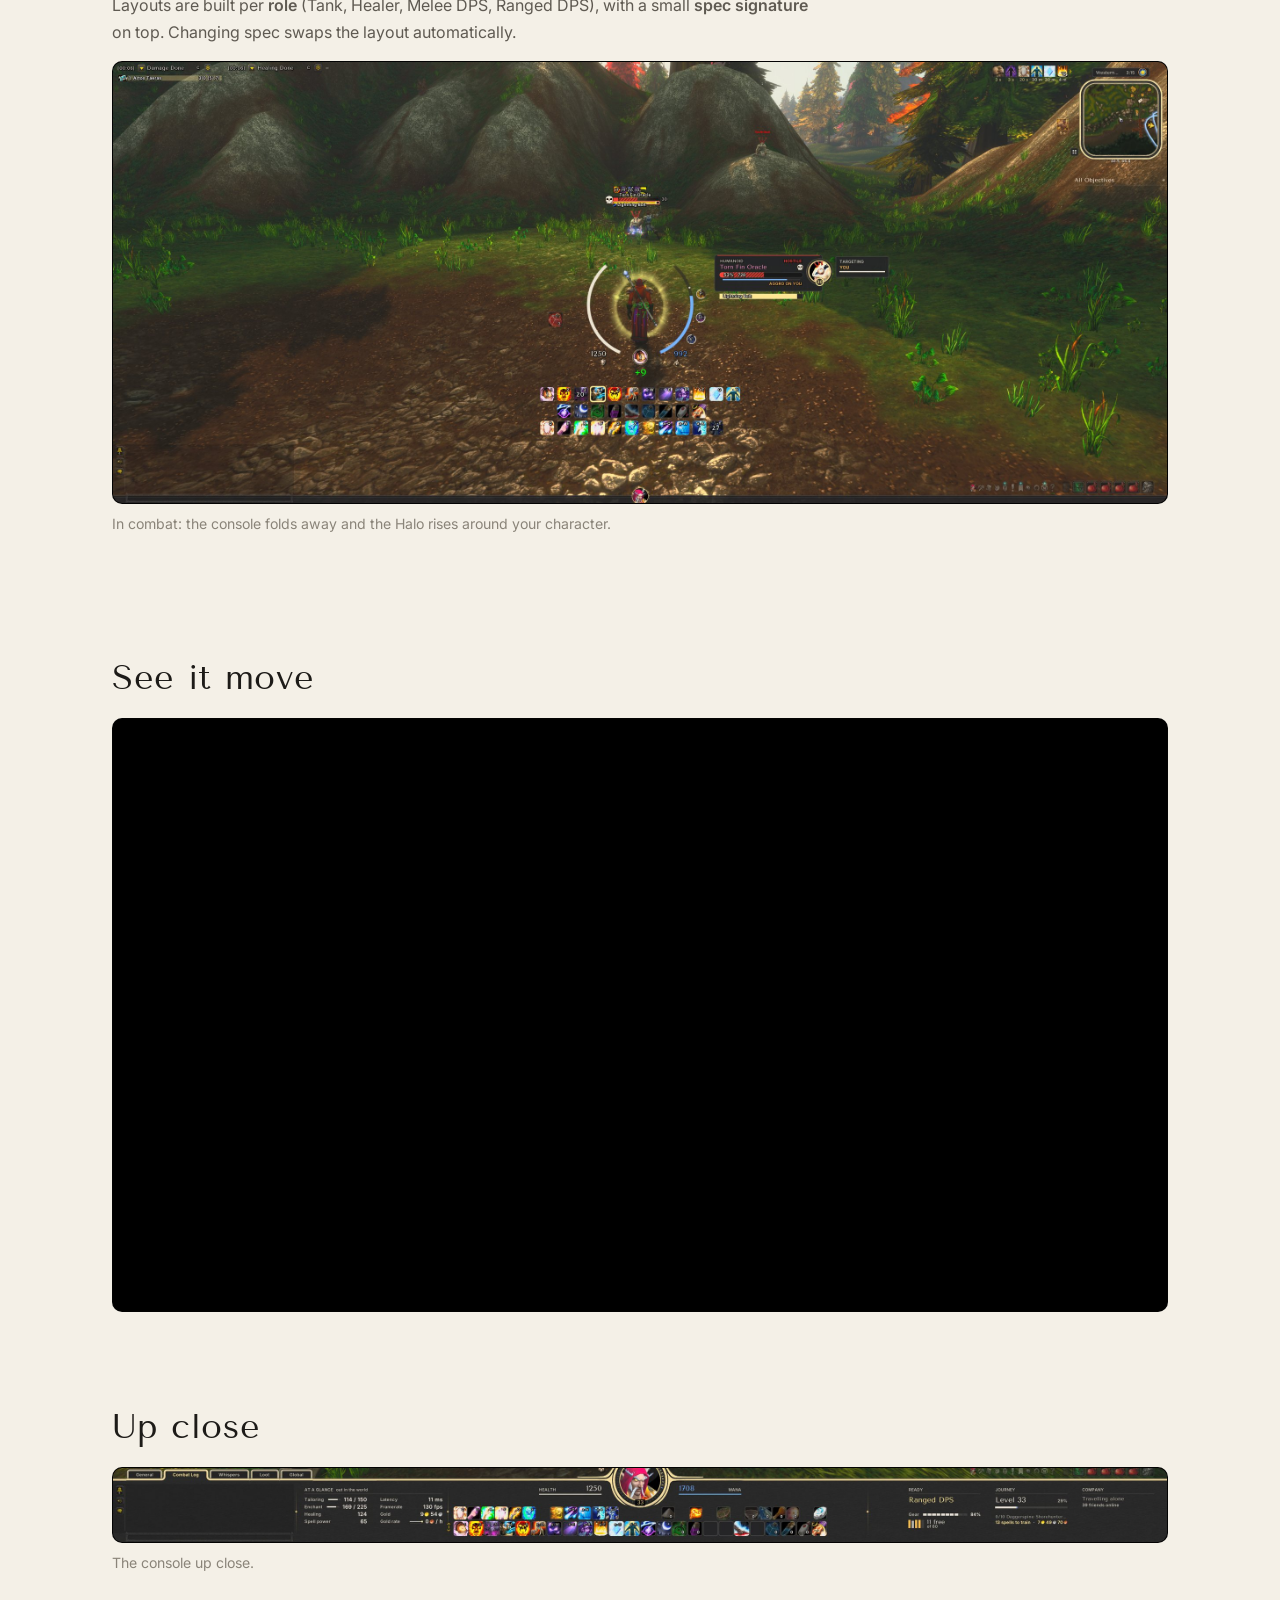
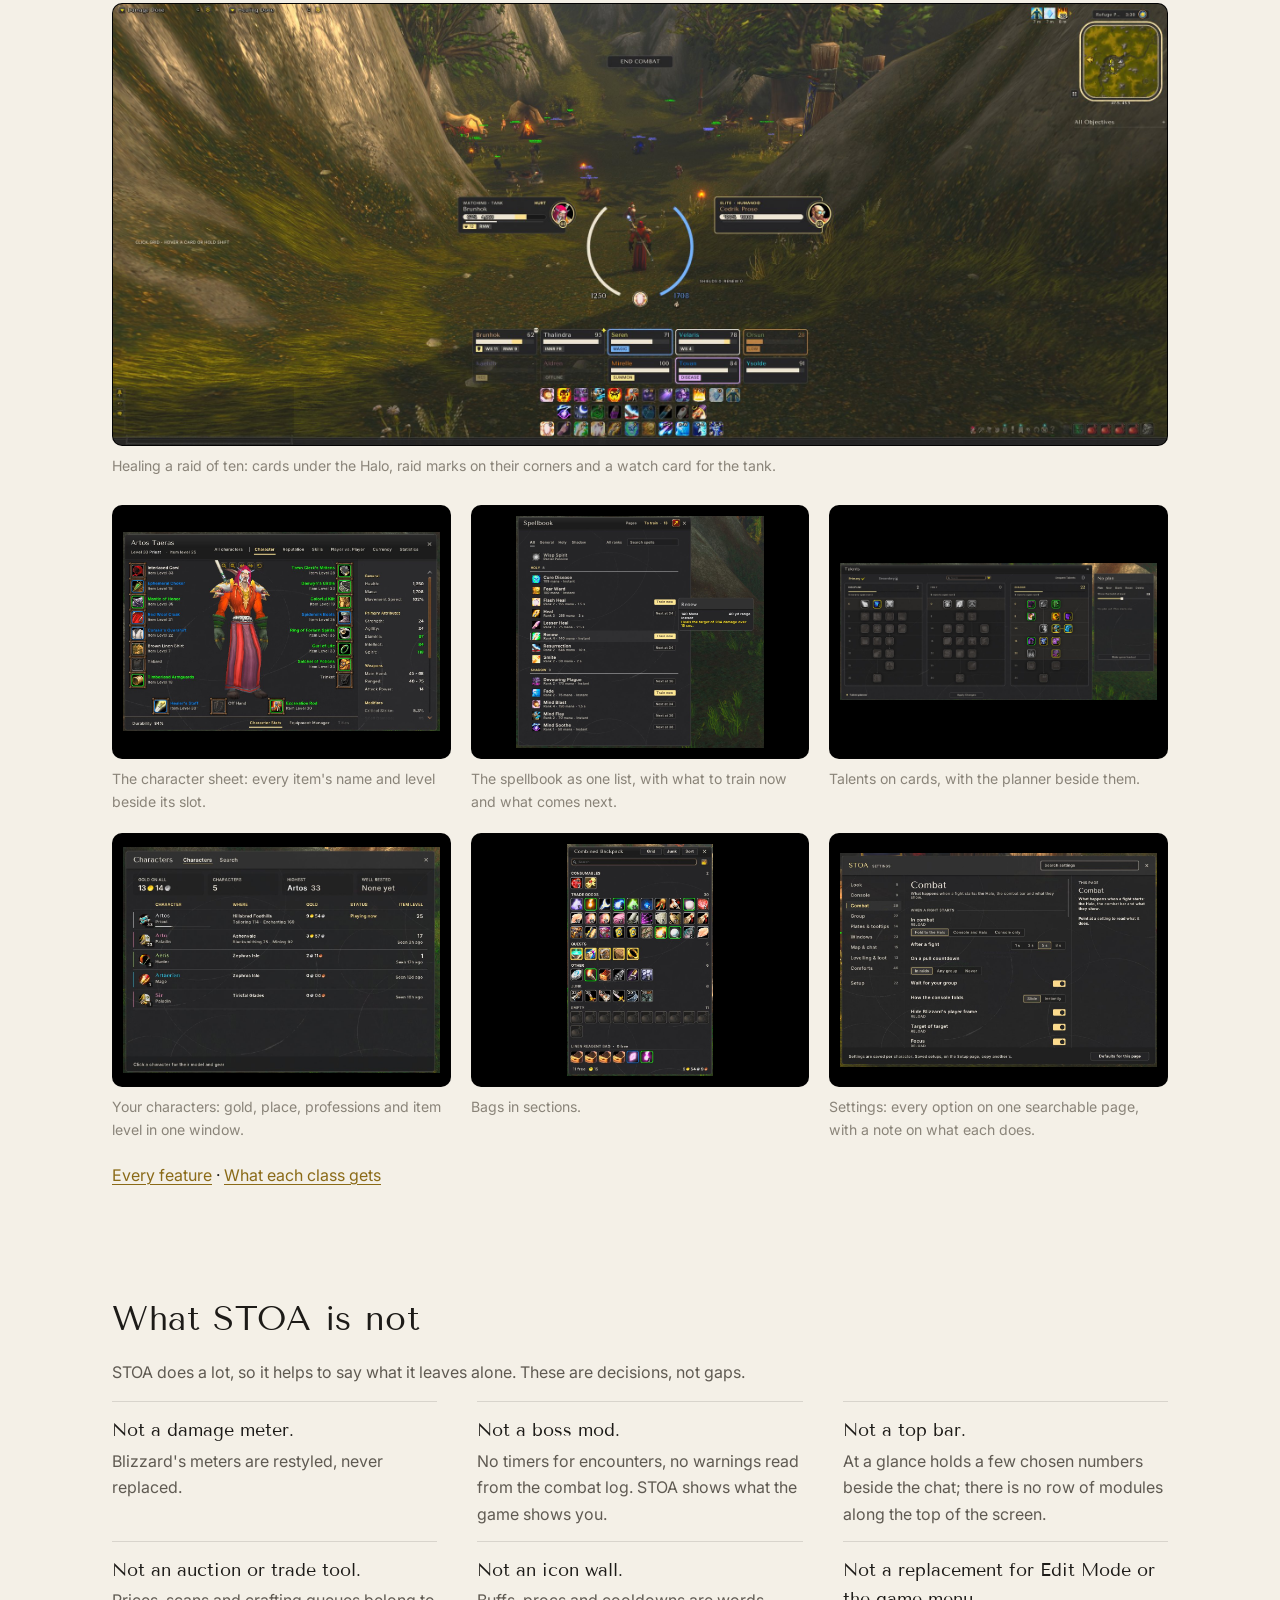
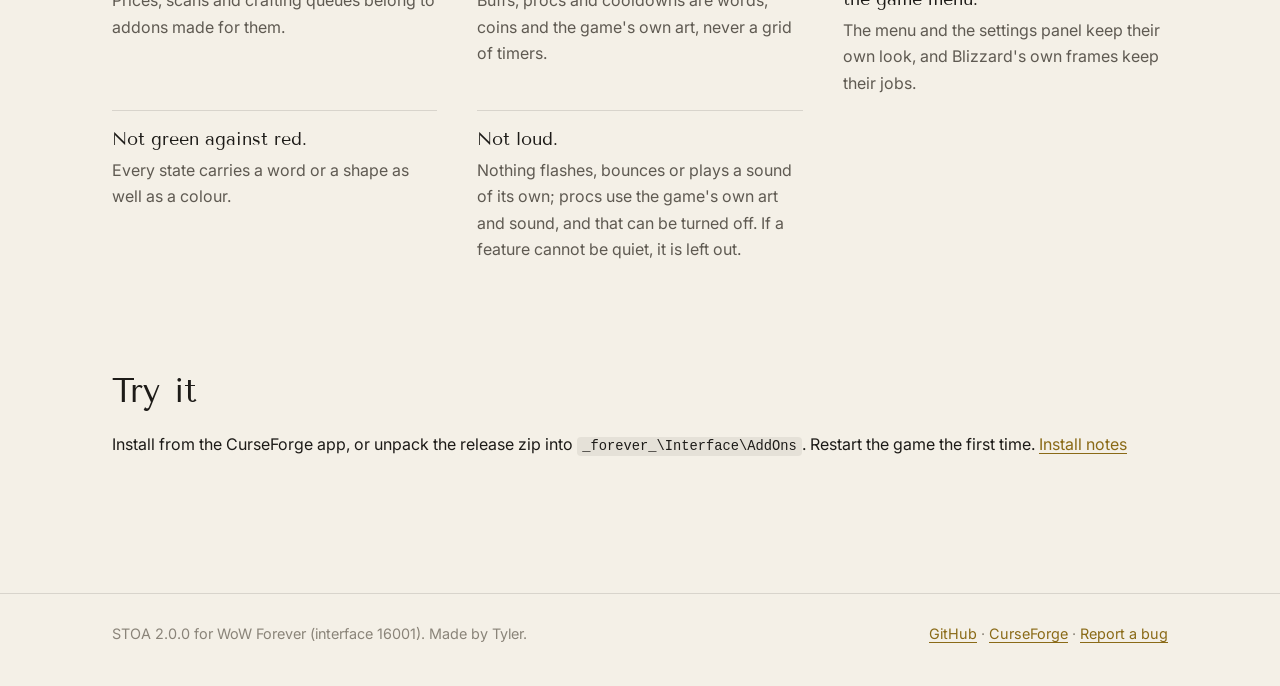
==== commit f0802ad3: "Version 2.0.0: what's-new note, changelog, README and docs for the new setup" ====
--- a/docs/index.html
+++ b/docs/index.html
@@ -31,7 +31,7 @@
     <p class="eyebrow">A UI suite for WoW Forever</p>
     <h1>Calm out of combat.<br>Clear inside it.</h1>
     <p class="lede">STOA gives your screen two states. Out of combat a leather console along the bottom holds chat, your group, the minimap and notes. When a fight starts it folds away and the Halo rises around your character.</p>
-    <p class="actions"><a class="btn primary" href="https://www.curseforge.com/wow/addons/stoa">Get it on CurseForge</a><a class="btn" href="https://github.com/tylerhagan/stoa/releases/latest">GitHub release 1.6.1</a></p>
+    <p class="actions"><a class="btn primary" href="https://www.curseforge.com/wow/addons/stoa">Get it on CurseForge</a><a class="btn" href="https://github.com/tylerhagan/stoa/releases/latest">GitHub release 2.0.0</a></p>
     <p class="fit">Best on an ultrawide (21:9). Fits 16:9 and 16:10 too.</p>
   </div>
   <figure class="shot wide"><img src="screenshots/world.jpg" alt="In the world: the console along the bottom, with At a glance, Ready, Journey and Company." width="2400" height="1004"><figcaption>In the world: the console along the bottom, with At a glance, Ready, Journey and Company.</figcaption></figure>
@@ -66,7 +66,7 @@
 </main>
 <footer class="foot">
   <div class="bar">
-    <p>STOA 1.6.1 for WoW Forever (interface 16001). Made by Tyler.</p>
+    <p>STOA 2.0.0 for WoW Forever (interface 16001). Made by Tyler.</p>
     <p><a href="https://github.com/tylerhagan/stoa">GitHub</a> · <a href="https://www.curseforge.com/wow/addons/stoa">CurseForge</a> · <a href="https://github.com/tylerhagan/stoa/issues/new/choose">Report a bug</a></p>
   </div>
 </footer>
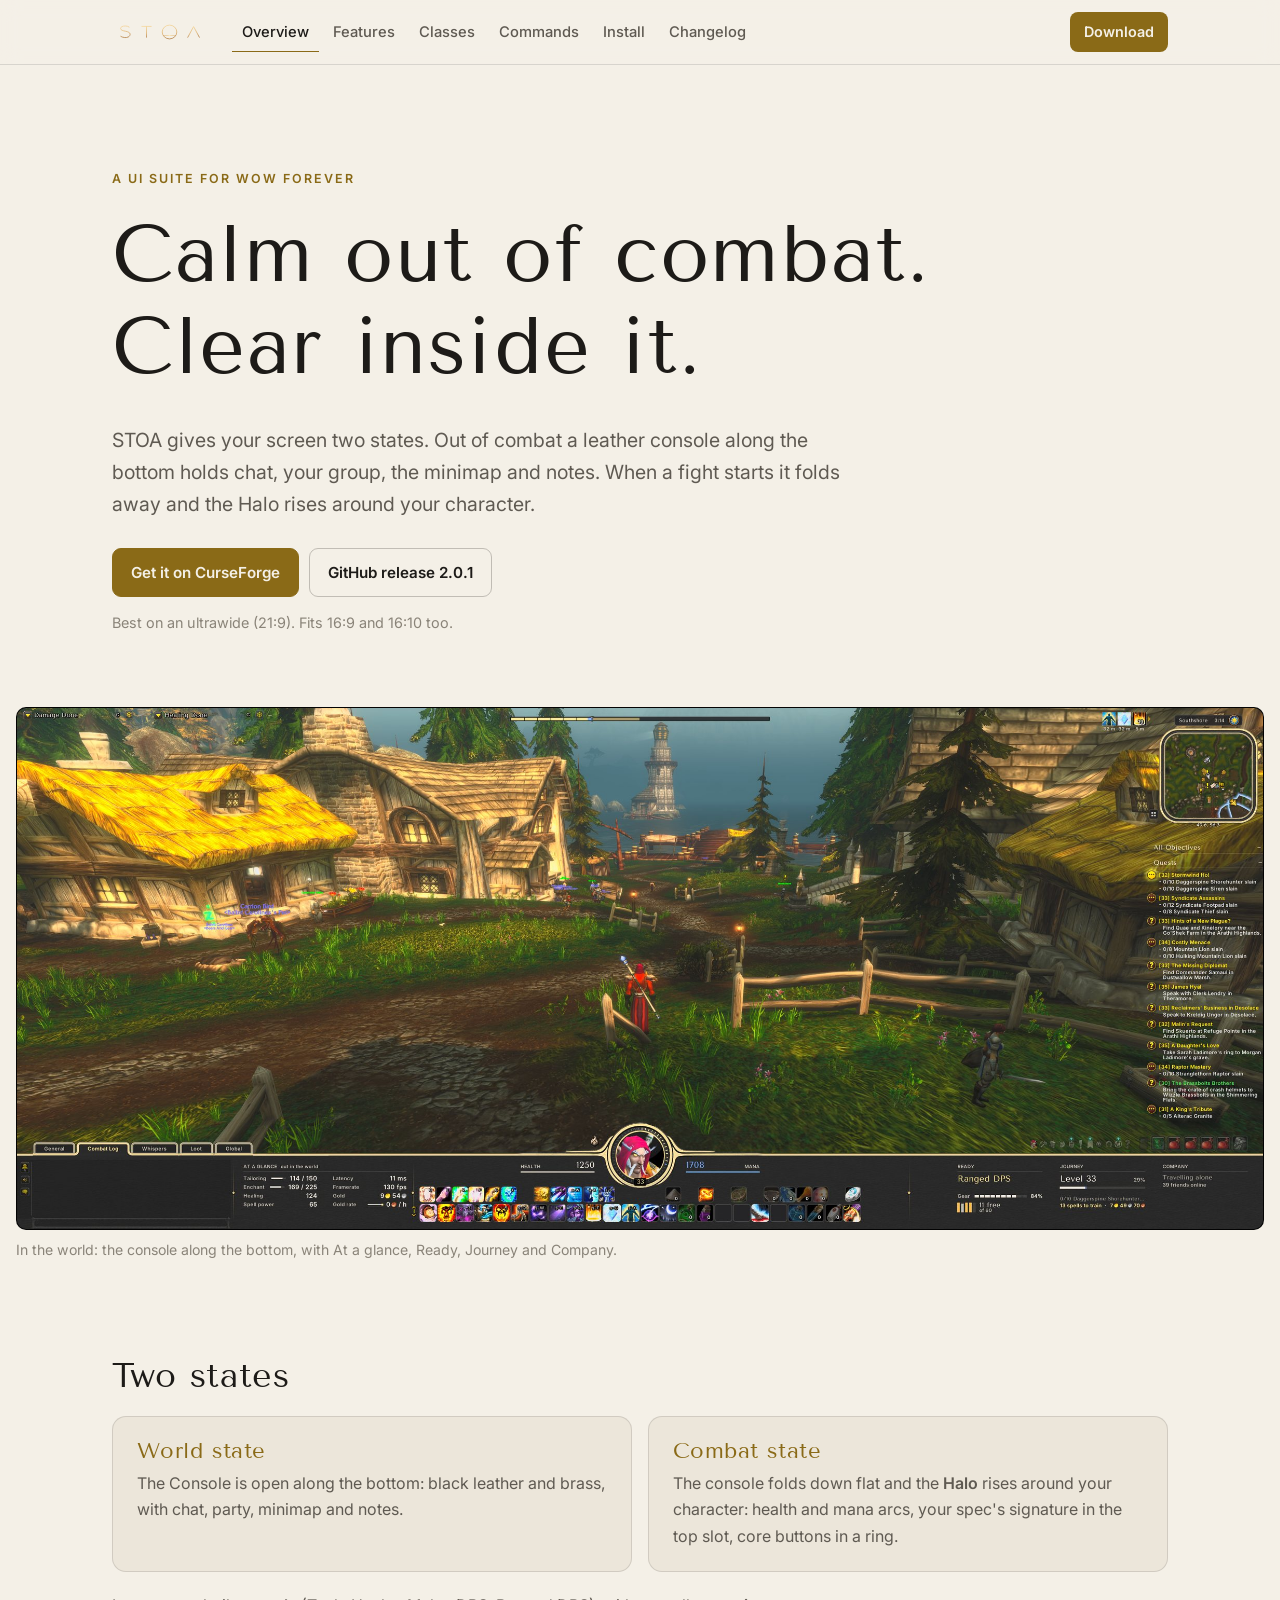
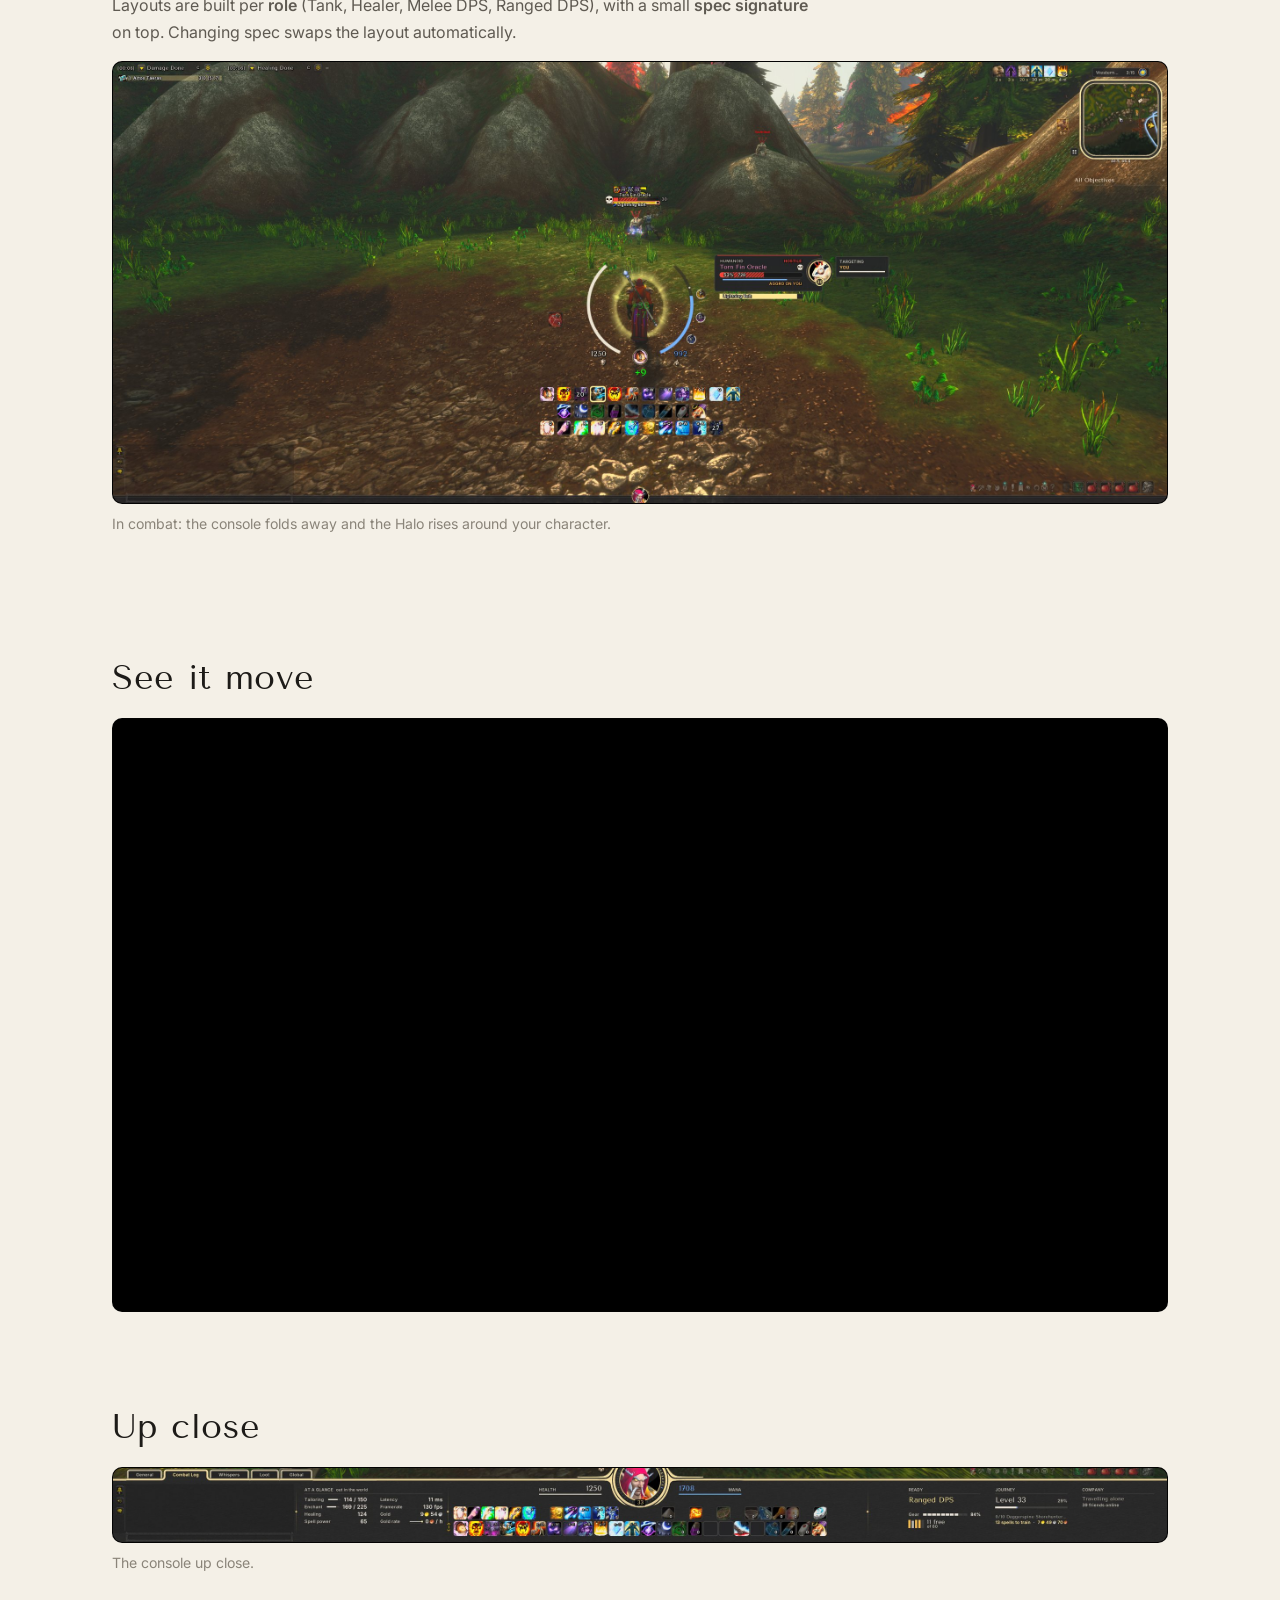
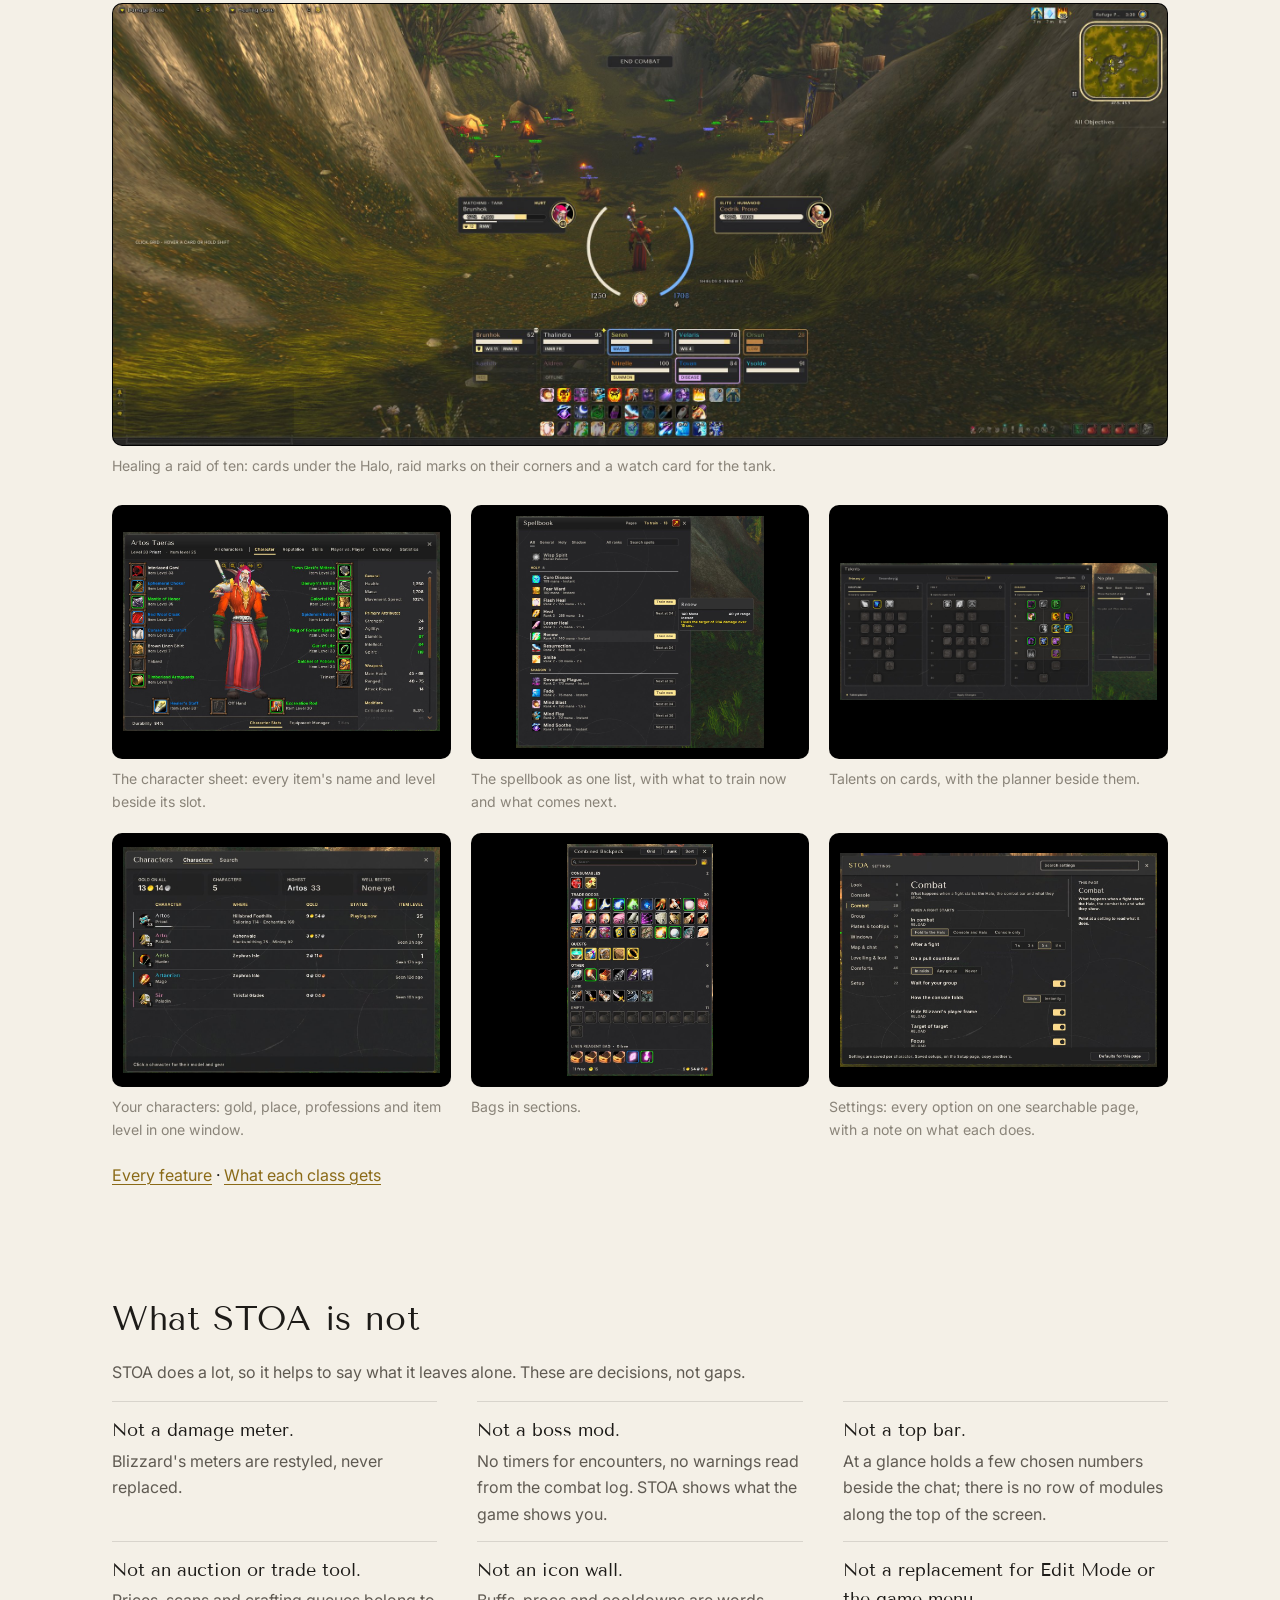
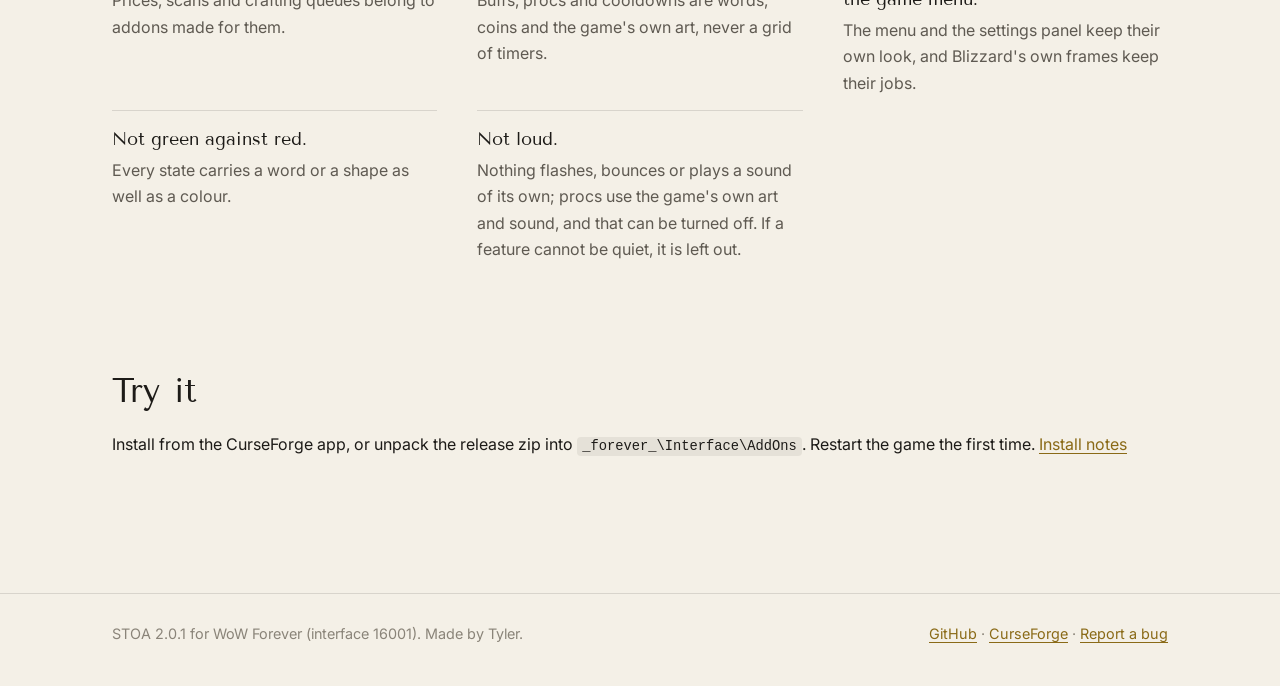
==== commit 0eddbef4: "The Leather look is named Brass (2.0.1)" ====
--- a/docs/index.html
+++ b/docs/index.html
@@ -31,7 +31,7 @@
     <p class="eyebrow">A UI suite for WoW Forever</p>
     <h1>Calm out of combat.<br>Clear inside it.</h1>
     <p class="lede">STOA gives your screen two states. Out of combat a leather console along the bottom holds chat, your group, the minimap and notes. When a fight starts it folds away and the Halo rises around your character.</p>
-    <p class="actions"><a class="btn primary" href="https://www.curseforge.com/wow/addons/stoa">Get it on CurseForge</a><a class="btn" href="https://github.com/tylerhagan/stoa/releases/latest">GitHub release 2.0.0</a></p>
+    <p class="actions"><a class="btn primary" href="https://www.curseforge.com/wow/addons/stoa">Get it on CurseForge</a><a class="btn" href="https://github.com/tylerhagan/stoa/releases/latest">GitHub release 2.0.1</a></p>
     <p class="fit">Best on an ultrawide (21:9). Fits 16:9 and 16:10 too.</p>
   </div>
   <figure class="shot wide"><img src="screenshots/world.jpg" alt="In the world: the console along the bottom, with At a glance, Ready, Journey and Company." width="2400" height="1004"><figcaption>In the world: the console along the bottom, with At a glance, Ready, Journey and Company.</figcaption></figure>
@@ -66,7 +66,7 @@
 </main>
 <footer class="foot">
   <div class="bar">
-    <p>STOA 2.0.0 for WoW Forever (interface 16001). Made by Tyler.</p>
+    <p>STOA 2.0.1 for WoW Forever (interface 16001). Made by Tyler.</p>
     <p><a href="https://github.com/tylerhagan/stoa">GitHub</a> · <a href="https://www.curseforge.com/wow/addons/stoa">CurseForge</a> · <a href="https://github.com/tylerhagan/stoa/issues/new/choose">Report a bug</a></p>
   </div>
 </footer>
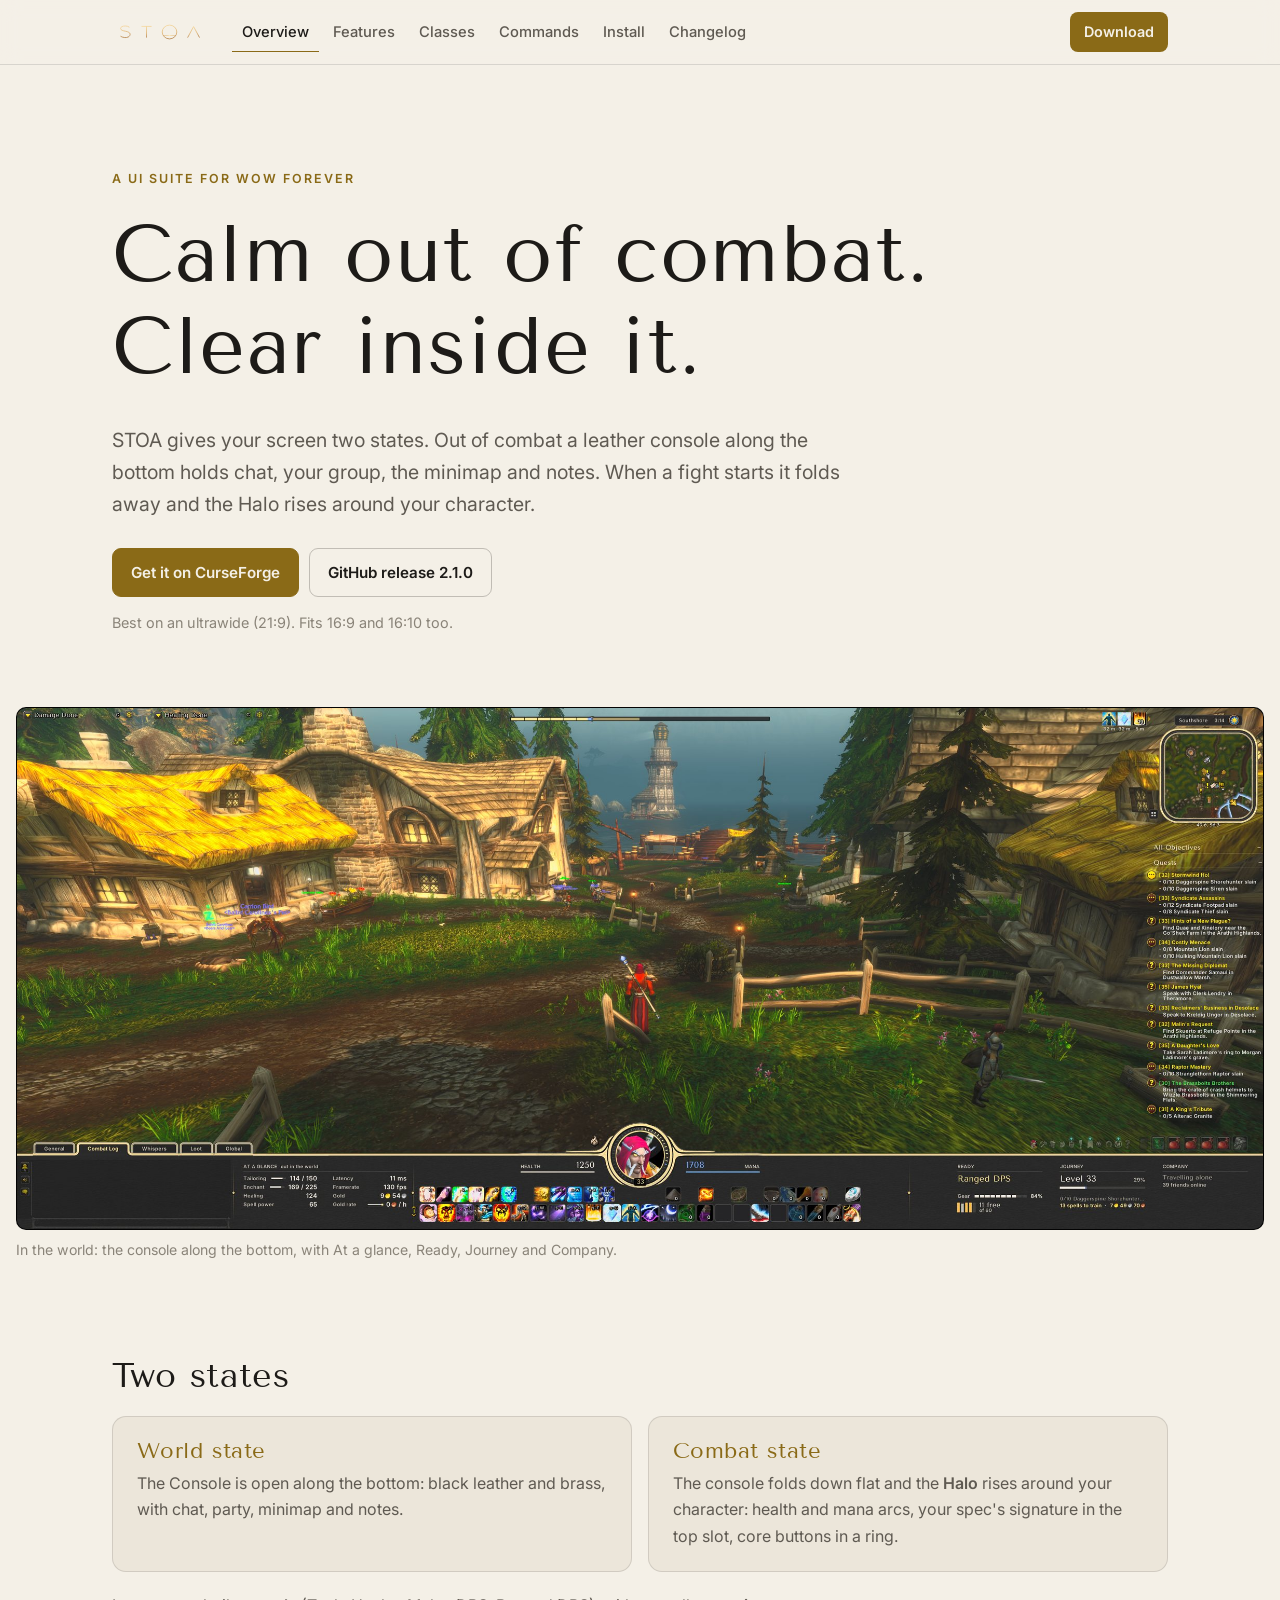
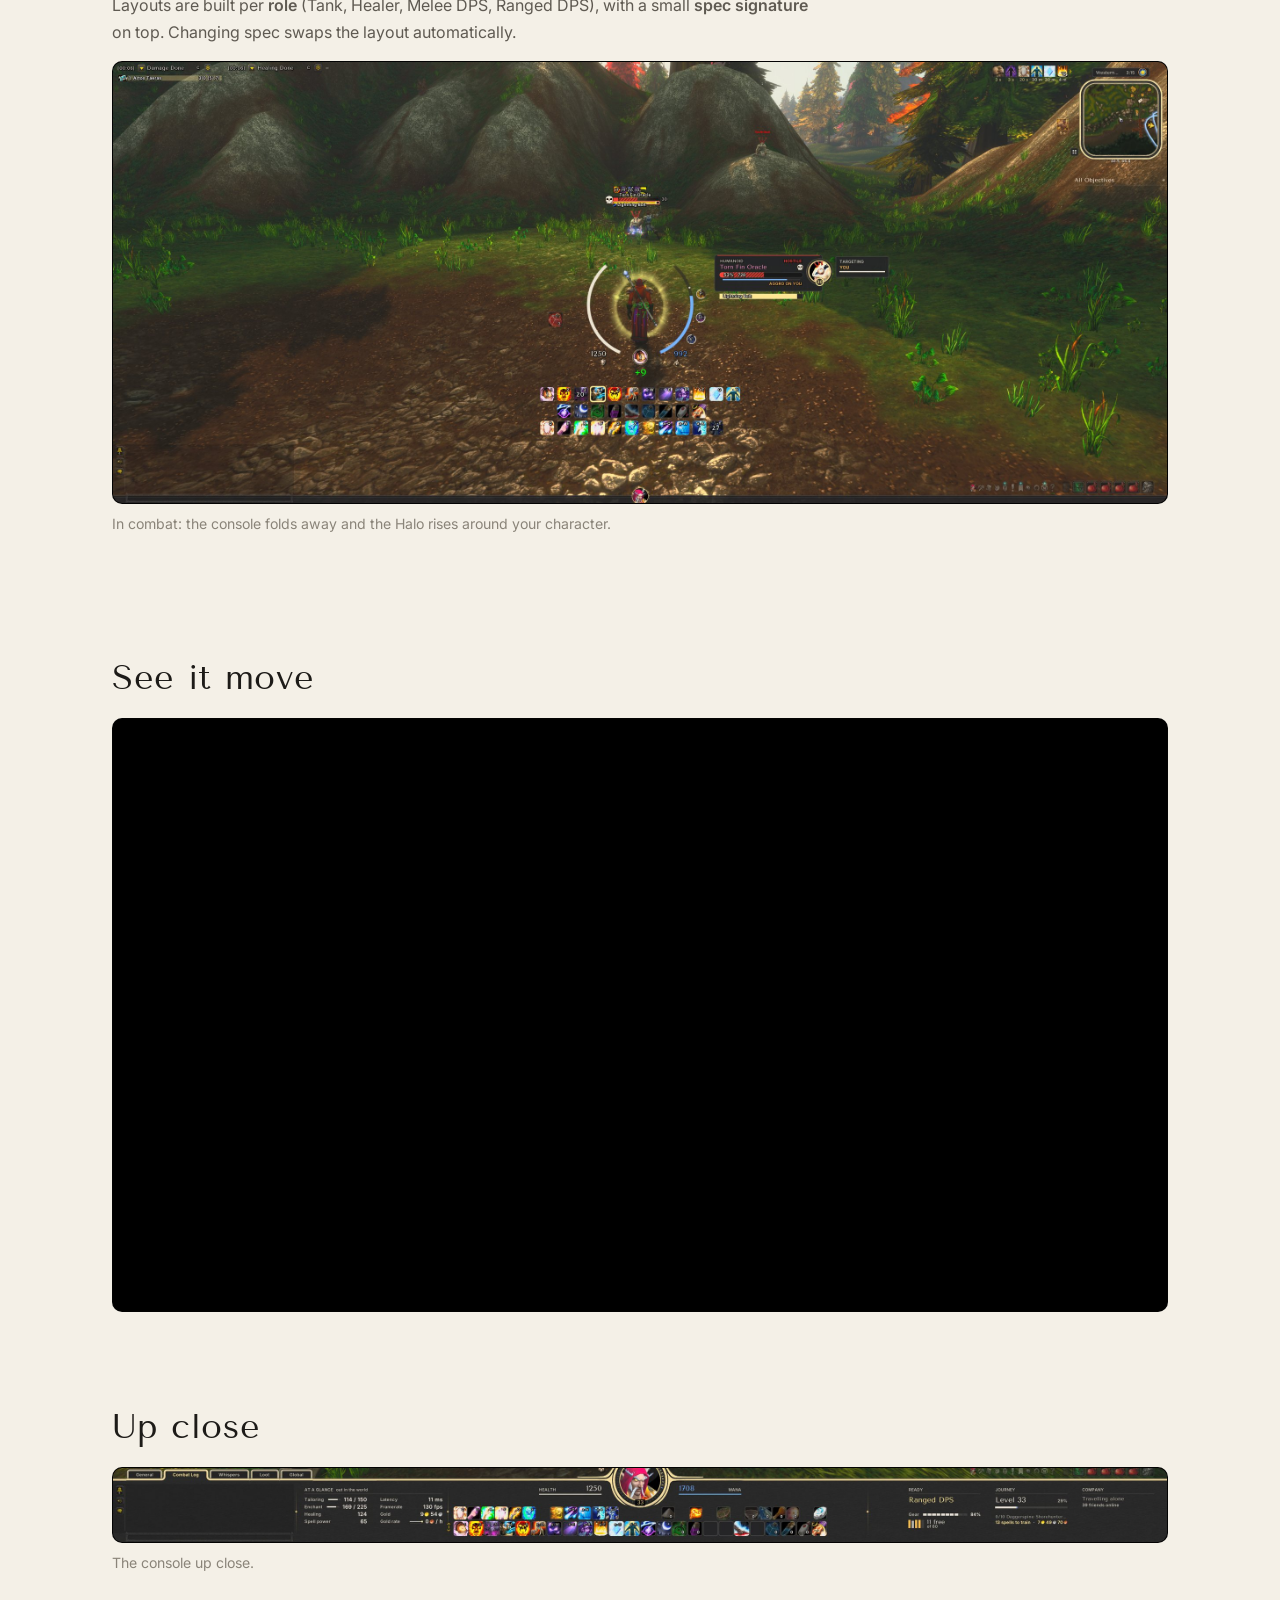
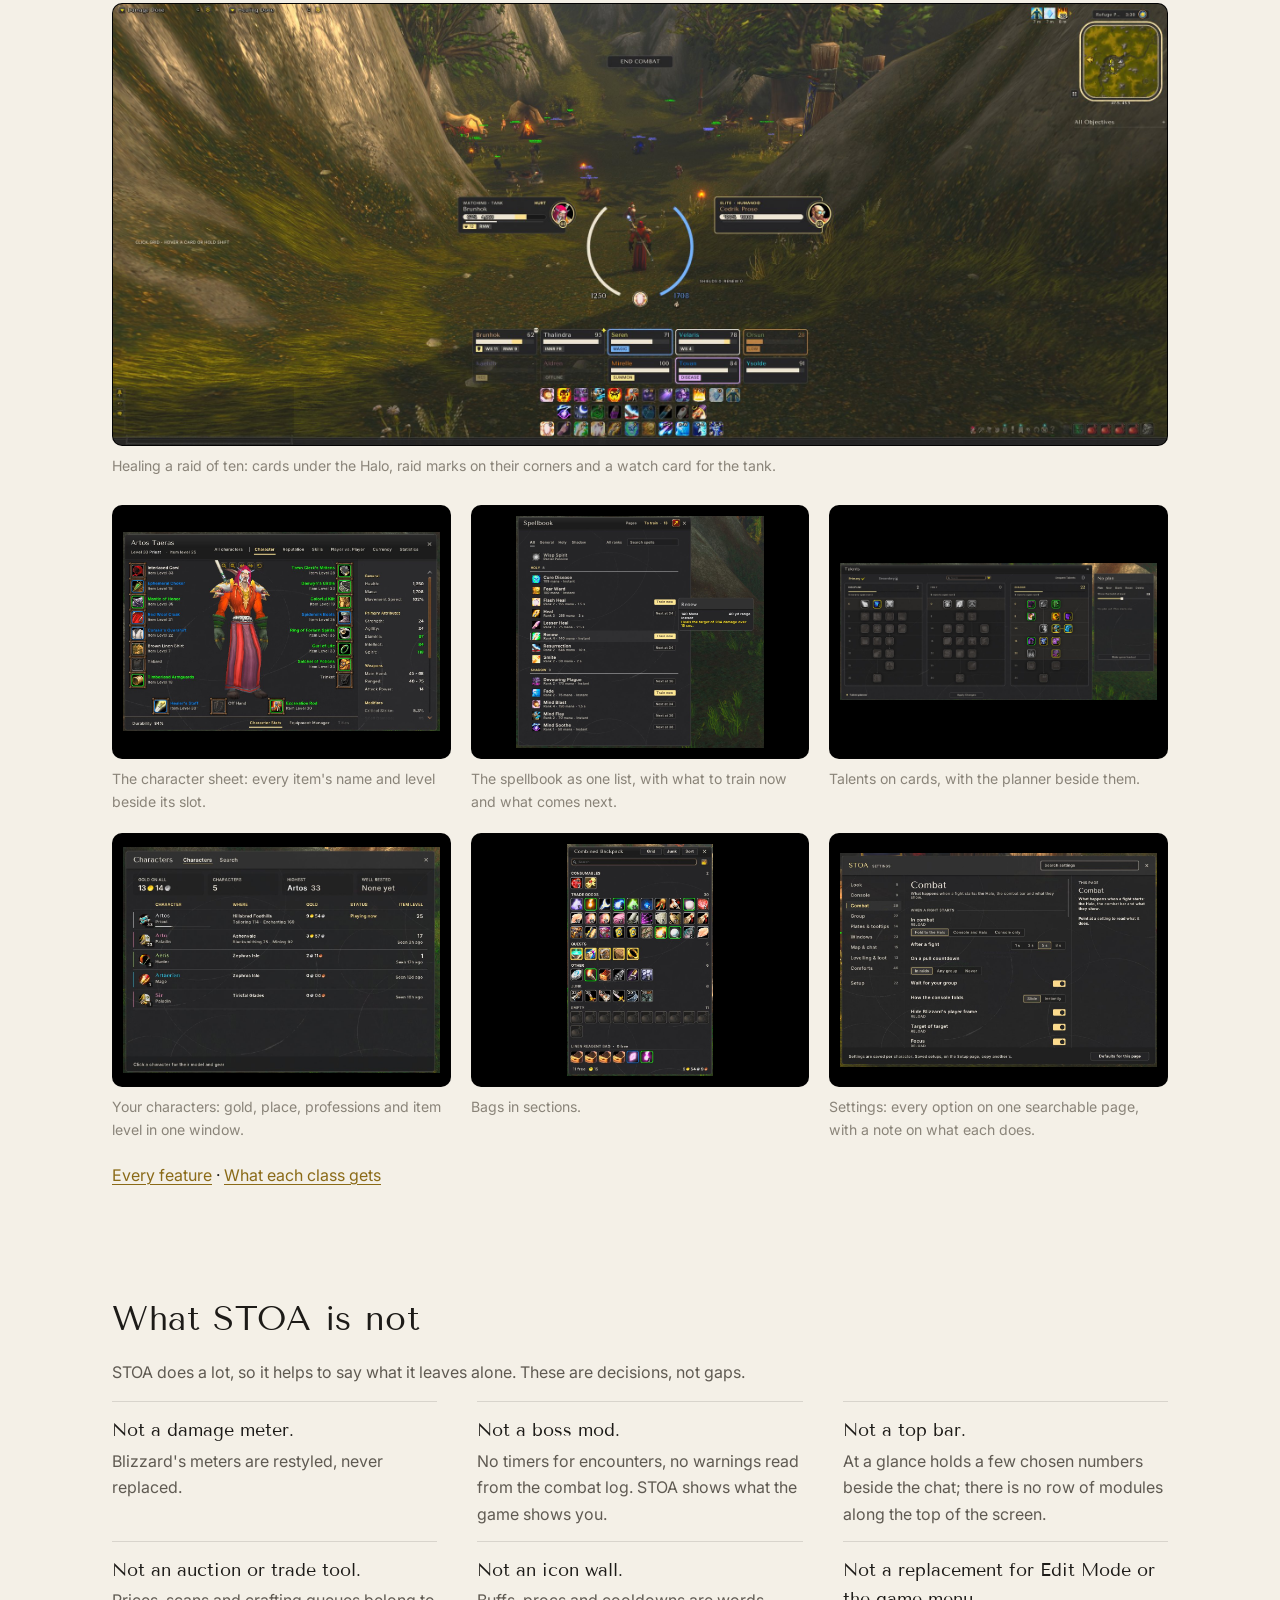
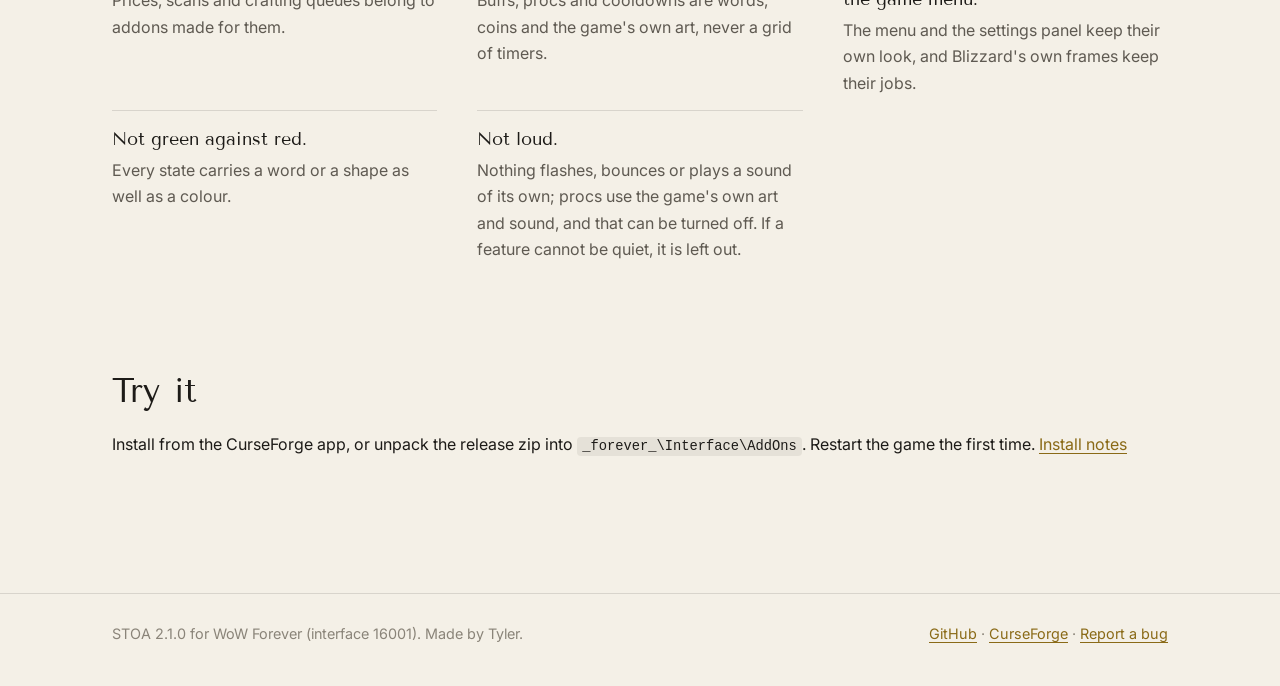
==== commit 43dc884d: "2.1.0: on-use trinkets on the Cooldowns page; what's-new for 2.1" ====
--- a/docs/index.html
+++ b/docs/index.html
@@ -31,7 +31,7 @@
     <p class="eyebrow">A UI suite for WoW Forever</p>
     <h1>Calm out of combat.<br>Clear inside it.</h1>
     <p class="lede">STOA gives your screen two states. Out of combat a leather console along the bottom holds chat, your group, the minimap and notes. When a fight starts it folds away and the Halo rises around your character.</p>
-    <p class="actions"><a class="btn primary" href="https://www.curseforge.com/wow/addons/stoa">Get it on CurseForge</a><a class="btn" href="https://github.com/tylerhagan/stoa/releases/latest">GitHub release 2.0.1</a></p>
+    <p class="actions"><a class="btn primary" href="https://www.curseforge.com/wow/addons/stoa">Get it on CurseForge</a><a class="btn" href="https://github.com/tylerhagan/stoa/releases/latest">GitHub release 2.1.0</a></p>
     <p class="fit">Best on an ultrawide (21:9). Fits 16:9 and 16:10 too.</p>
   </div>
   <figure class="shot wide"><img src="screenshots/world.jpg" alt="In the world: the console along the bottom, with At a glance, Ready, Journey and Company." width="2400" height="1004"><figcaption>In the world: the console along the bottom, with At a glance, Ready, Journey and Company.</figcaption></figure>
@@ -66,7 +66,7 @@
 </main>
 <footer class="foot">
   <div class="bar">
-    <p>STOA 2.0.1 for WoW Forever (interface 16001). Made by Tyler.</p>
+    <p>STOA 2.1.0 for WoW Forever (interface 16001). Made by Tyler.</p>
     <p><a href="https://github.com/tylerhagan/stoa">GitHub</a> · <a href="https://www.curseforge.com/wow/addons/stoa">CurseForge</a> · <a href="https://github.com/tylerhagan/stoa/issues/new/choose">Report a bug</a></p>
   </div>
 </footer>
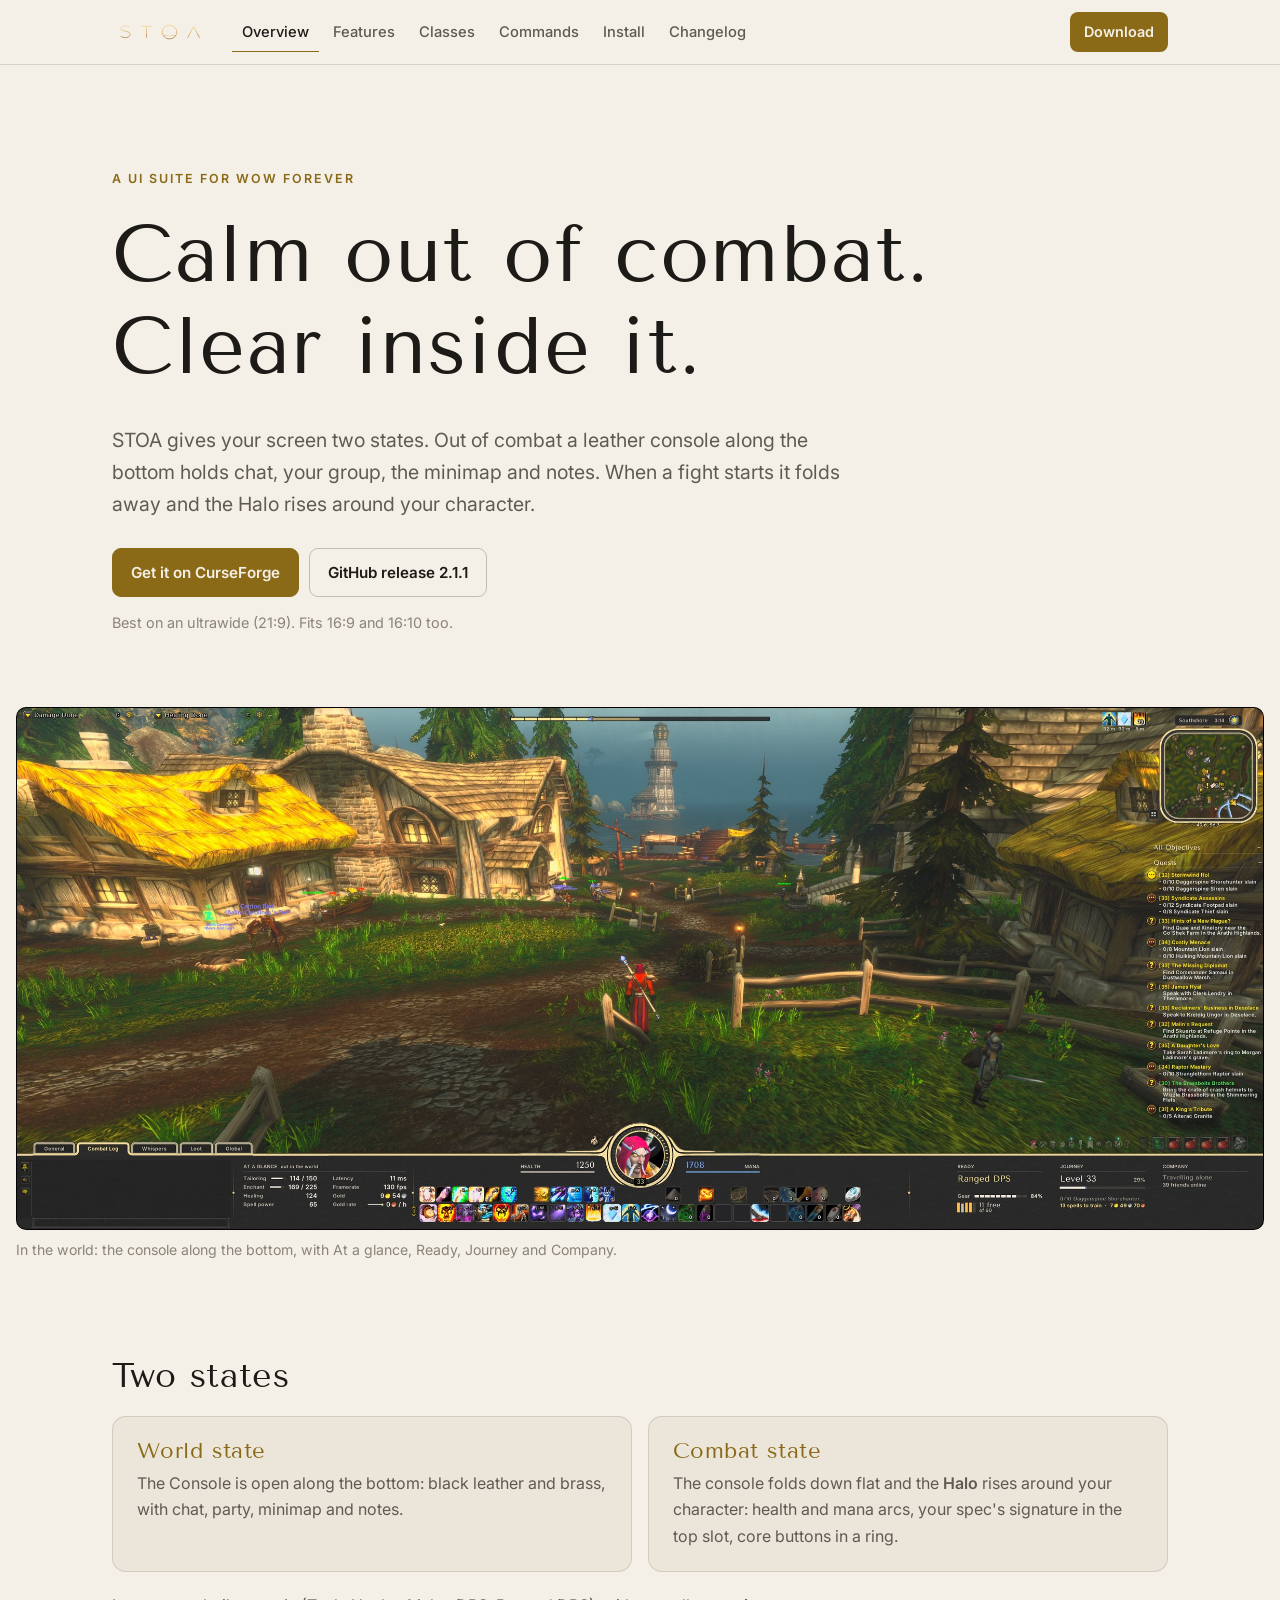
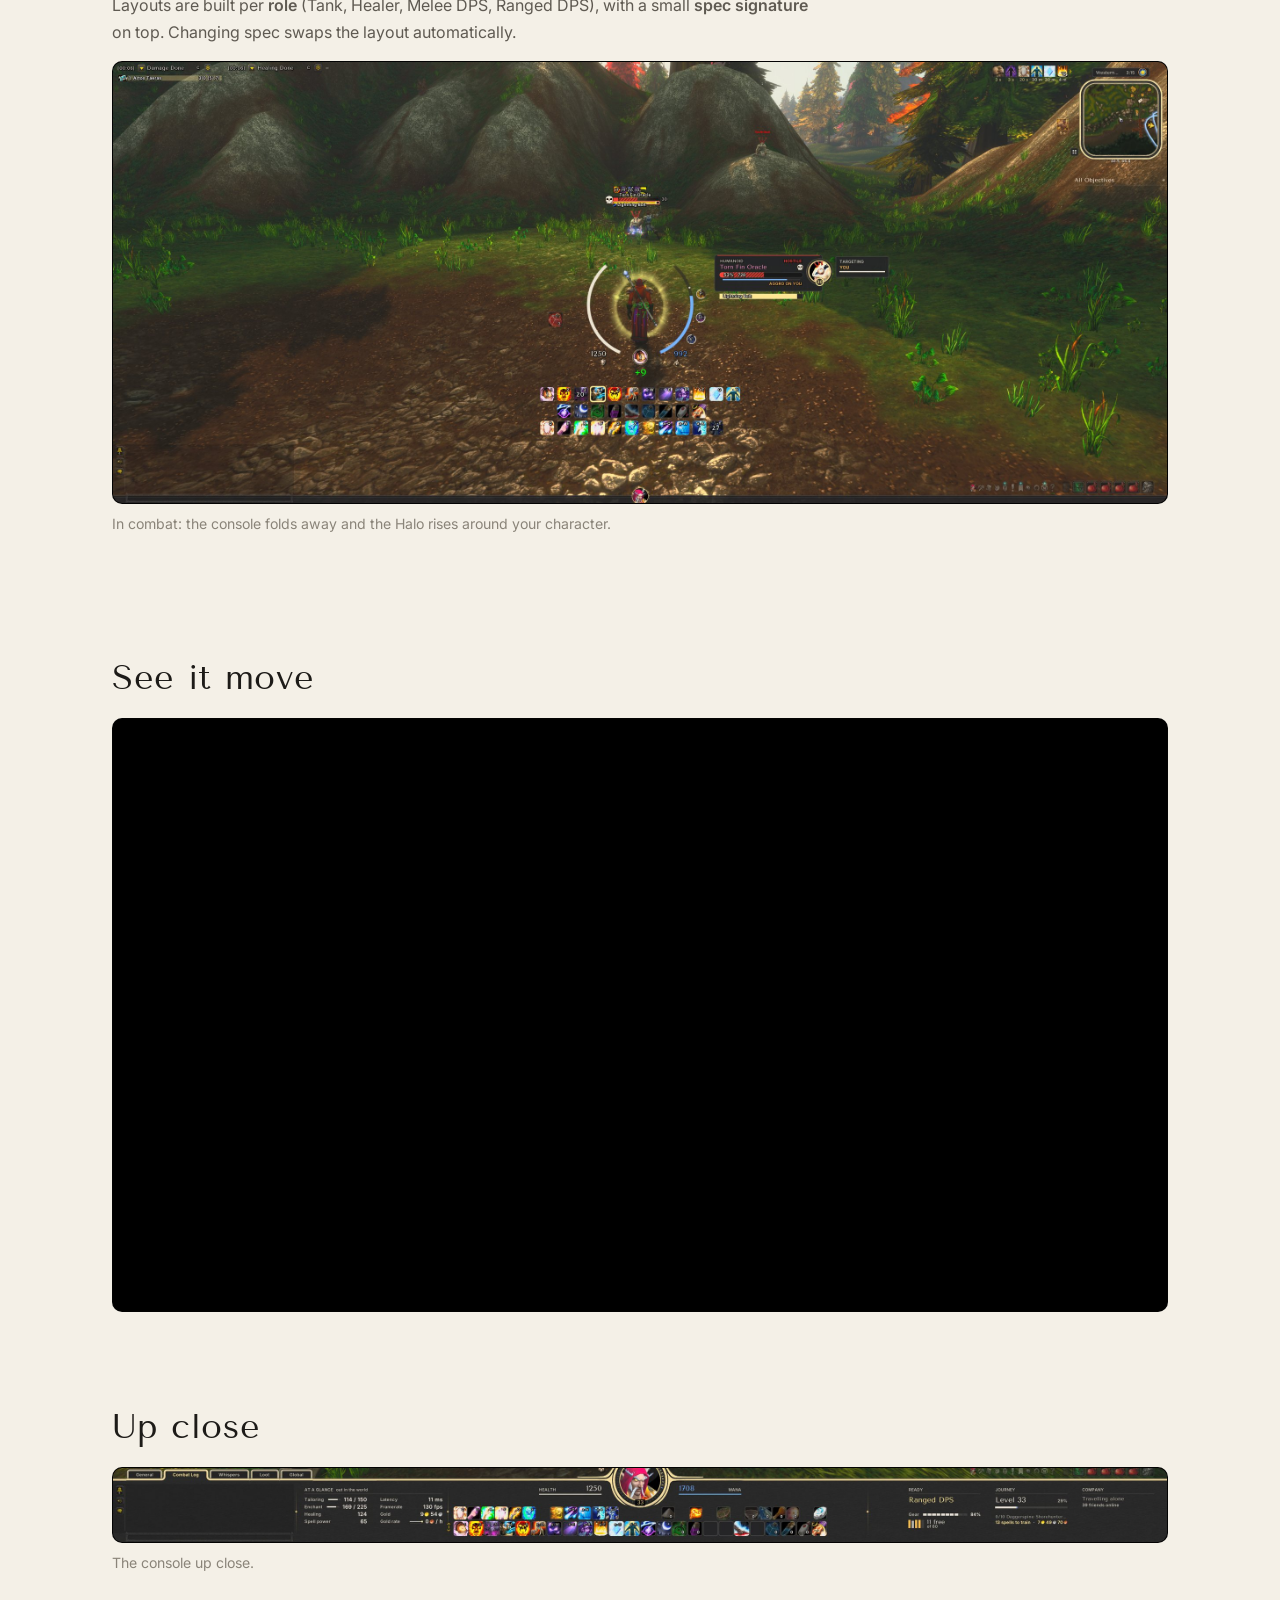
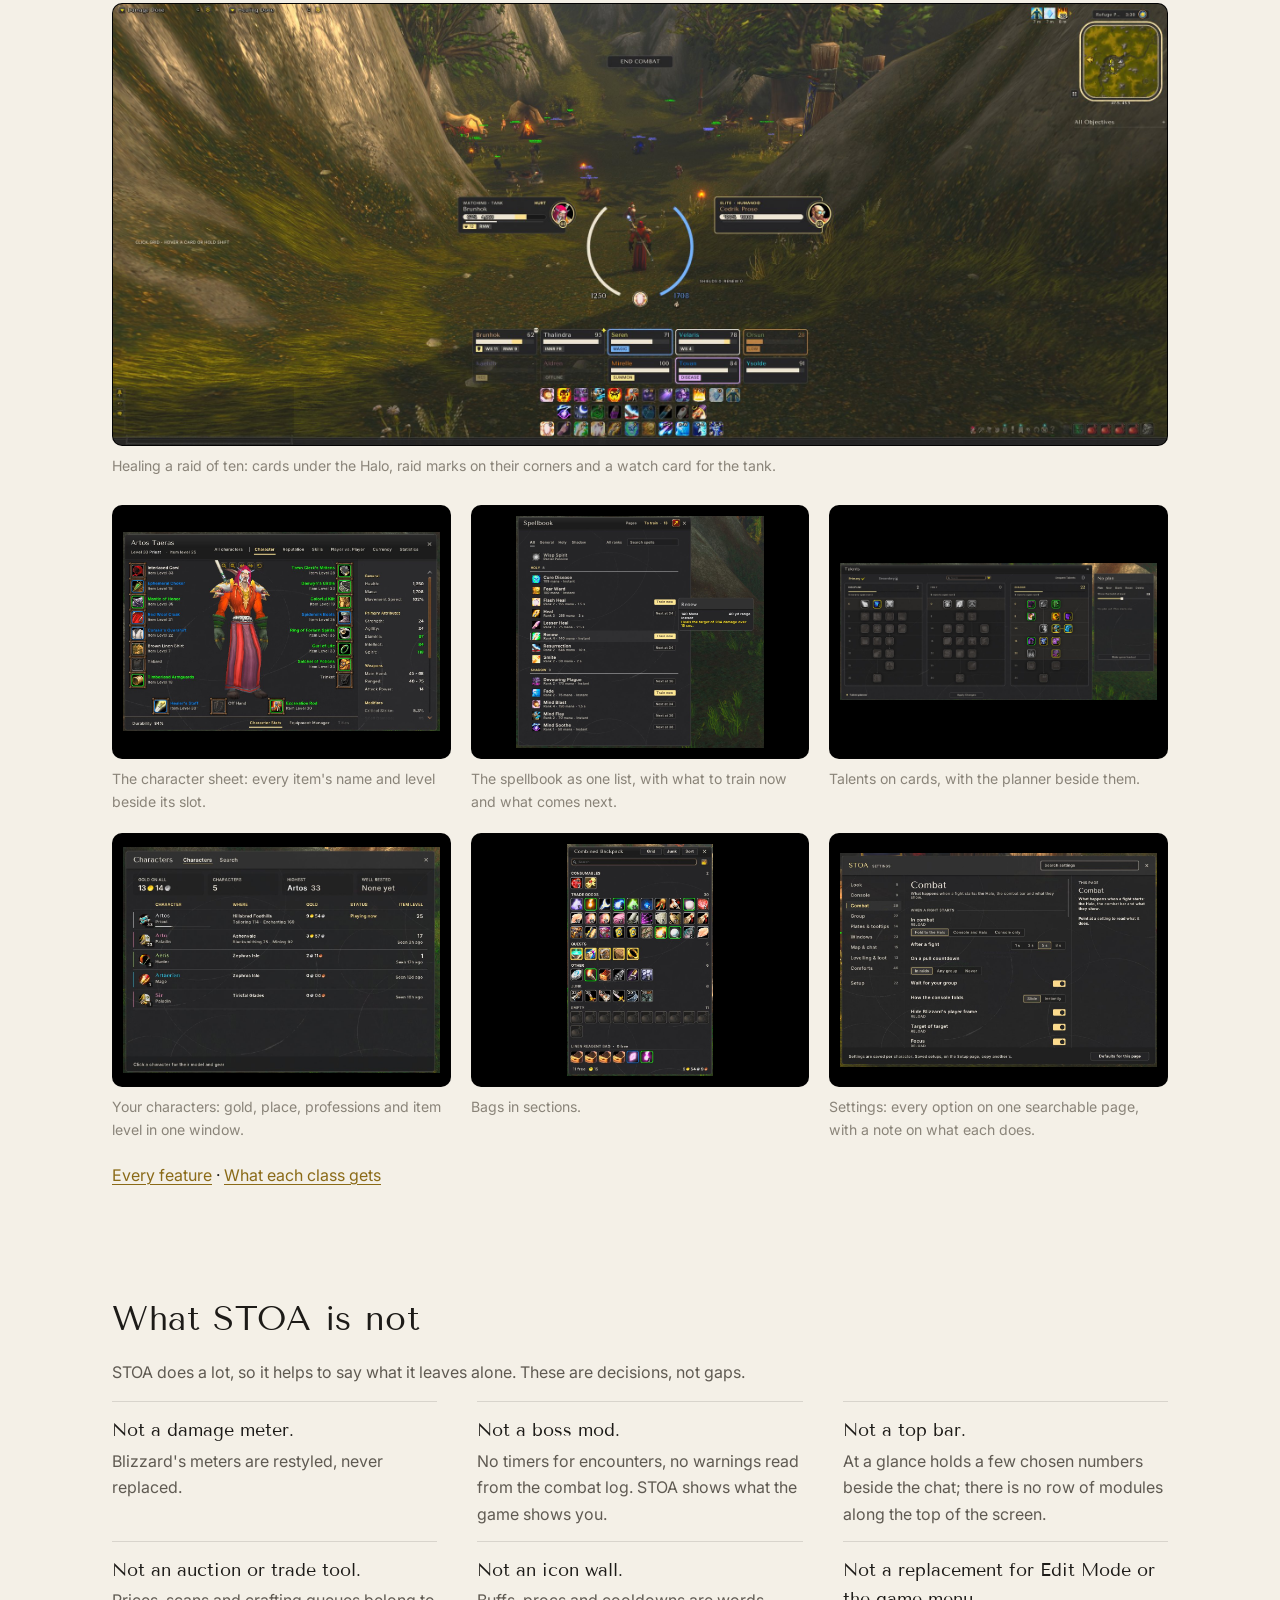
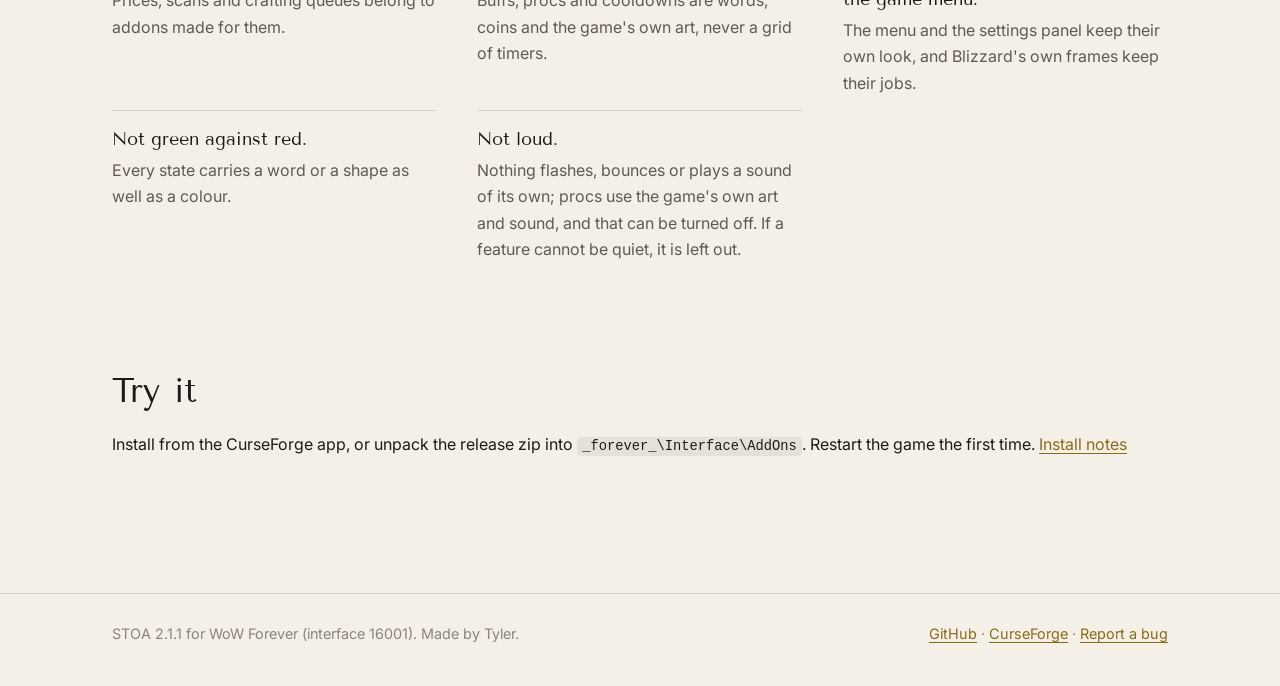
==== commit 8ed7760b: "2.1.1: Class colours on names, a choice that overrides the theme" ====
--- a/docs/index.html
+++ b/docs/index.html
@@ -31,7 +31,7 @@
     <p class="eyebrow">A UI suite for WoW Forever</p>
     <h1>Calm out of combat.<br>Clear inside it.</h1>
     <p class="lede">STOA gives your screen two states. Out of combat a leather console along the bottom holds chat, your group, the minimap and notes. When a fight starts it folds away and the Halo rises around your character.</p>
-    <p class="actions"><a class="btn primary" href="https://www.curseforge.com/wow/addons/stoa">Get it on CurseForge</a><a class="btn" href="https://github.com/tylerhagan/stoa/releases/latest">GitHub release 2.1.0</a></p>
+    <p class="actions"><a class="btn primary" href="https://www.curseforge.com/wow/addons/stoa">Get it on CurseForge</a><a class="btn" href="https://github.com/tylerhagan/stoa/releases/latest">GitHub release 2.1.1</a></p>
     <p class="fit">Best on an ultrawide (21:9). Fits 16:9 and 16:10 too.</p>
   </div>
   <figure class="shot wide"><img src="screenshots/world.jpg" alt="In the world: the console along the bottom, with At a glance, Ready, Journey and Company." width="2400" height="1004"><figcaption>In the world: the console along the bottom, with At a glance, Ready, Journey and Company.</figcaption></figure>
@@ -66,7 +66,7 @@
 </main>
 <footer class="foot">
   <div class="bar">
-    <p>STOA 2.1.0 for WoW Forever (interface 16001). Made by Tyler.</p>
+    <p>STOA 2.1.1 for WoW Forever (interface 16001). Made by Tyler.</p>
     <p><a href="https://github.com/tylerhagan/stoa">GitHub</a> · <a href="https://www.curseforge.com/wow/addons/stoa">CurseForge</a> · <a href="https://github.com/tylerhagan/stoa/issues/new/choose">Report a bug</a></p>
   </div>
 </footer>
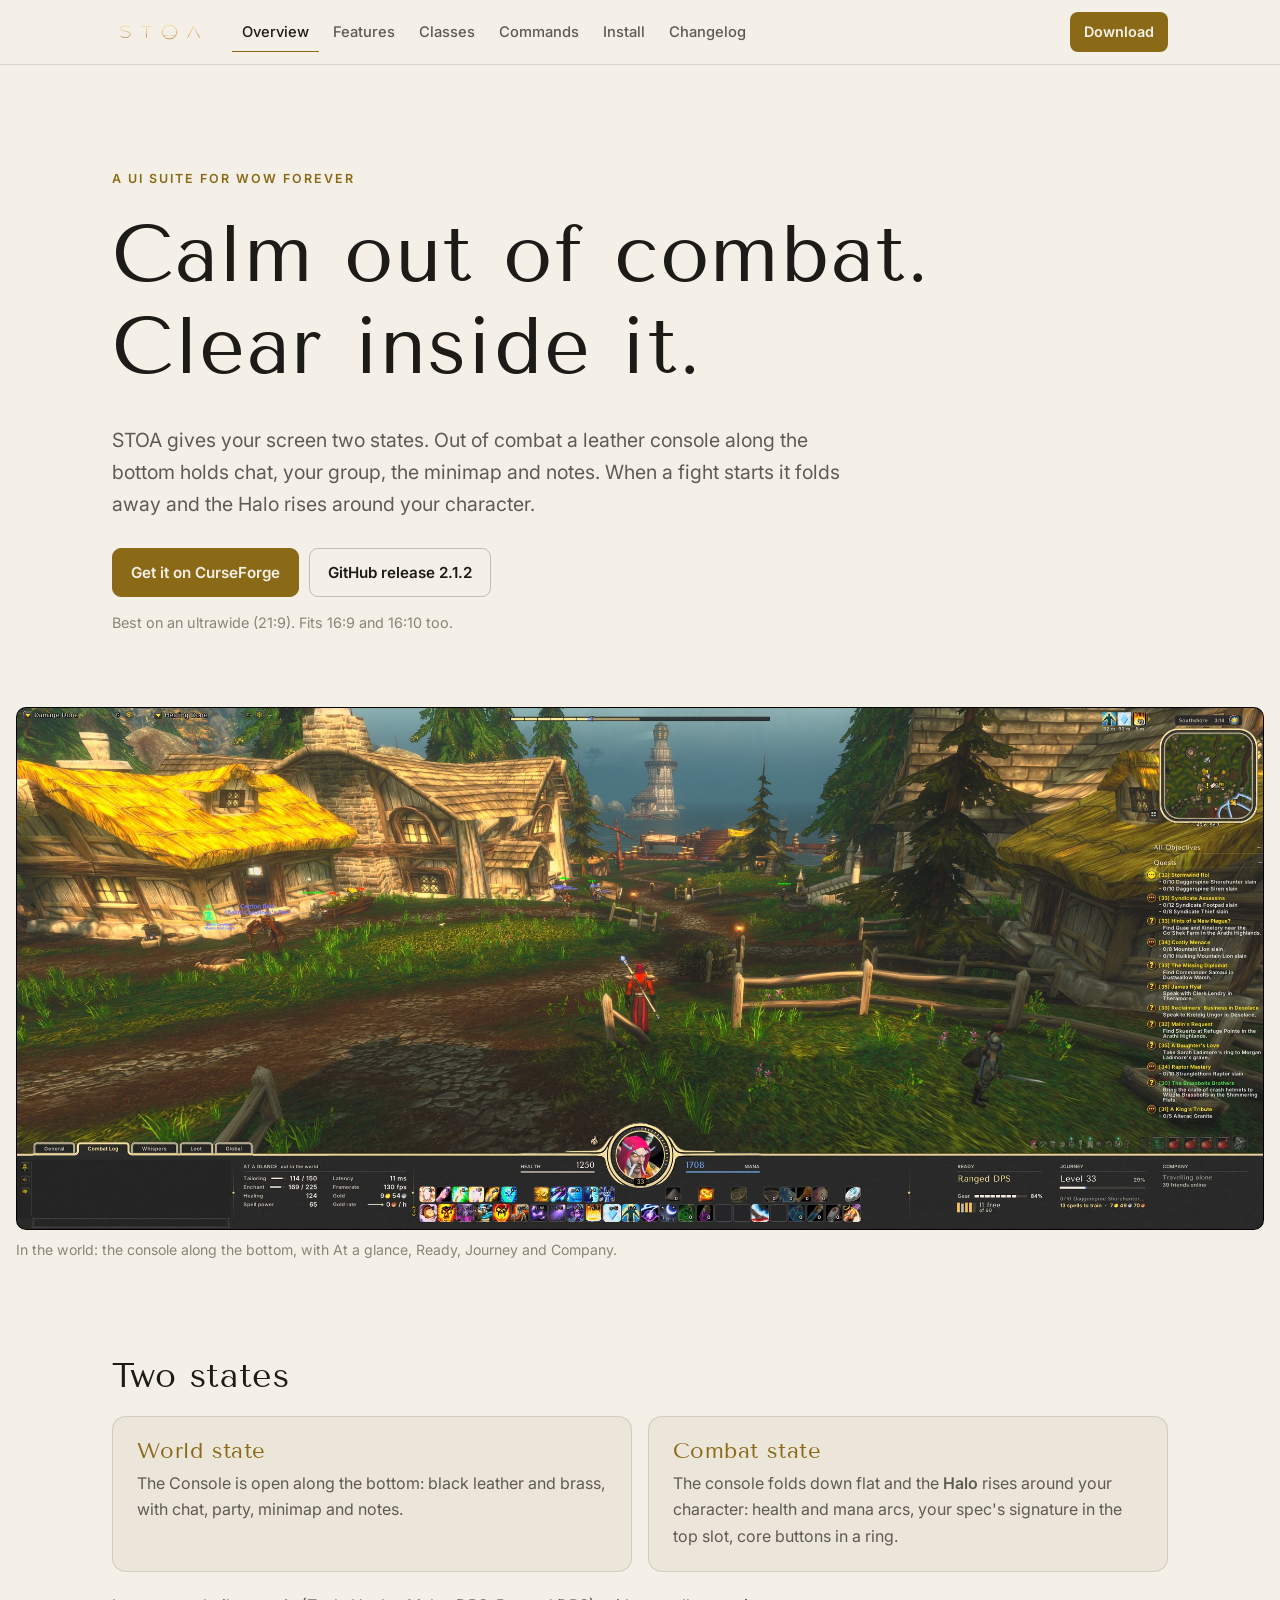
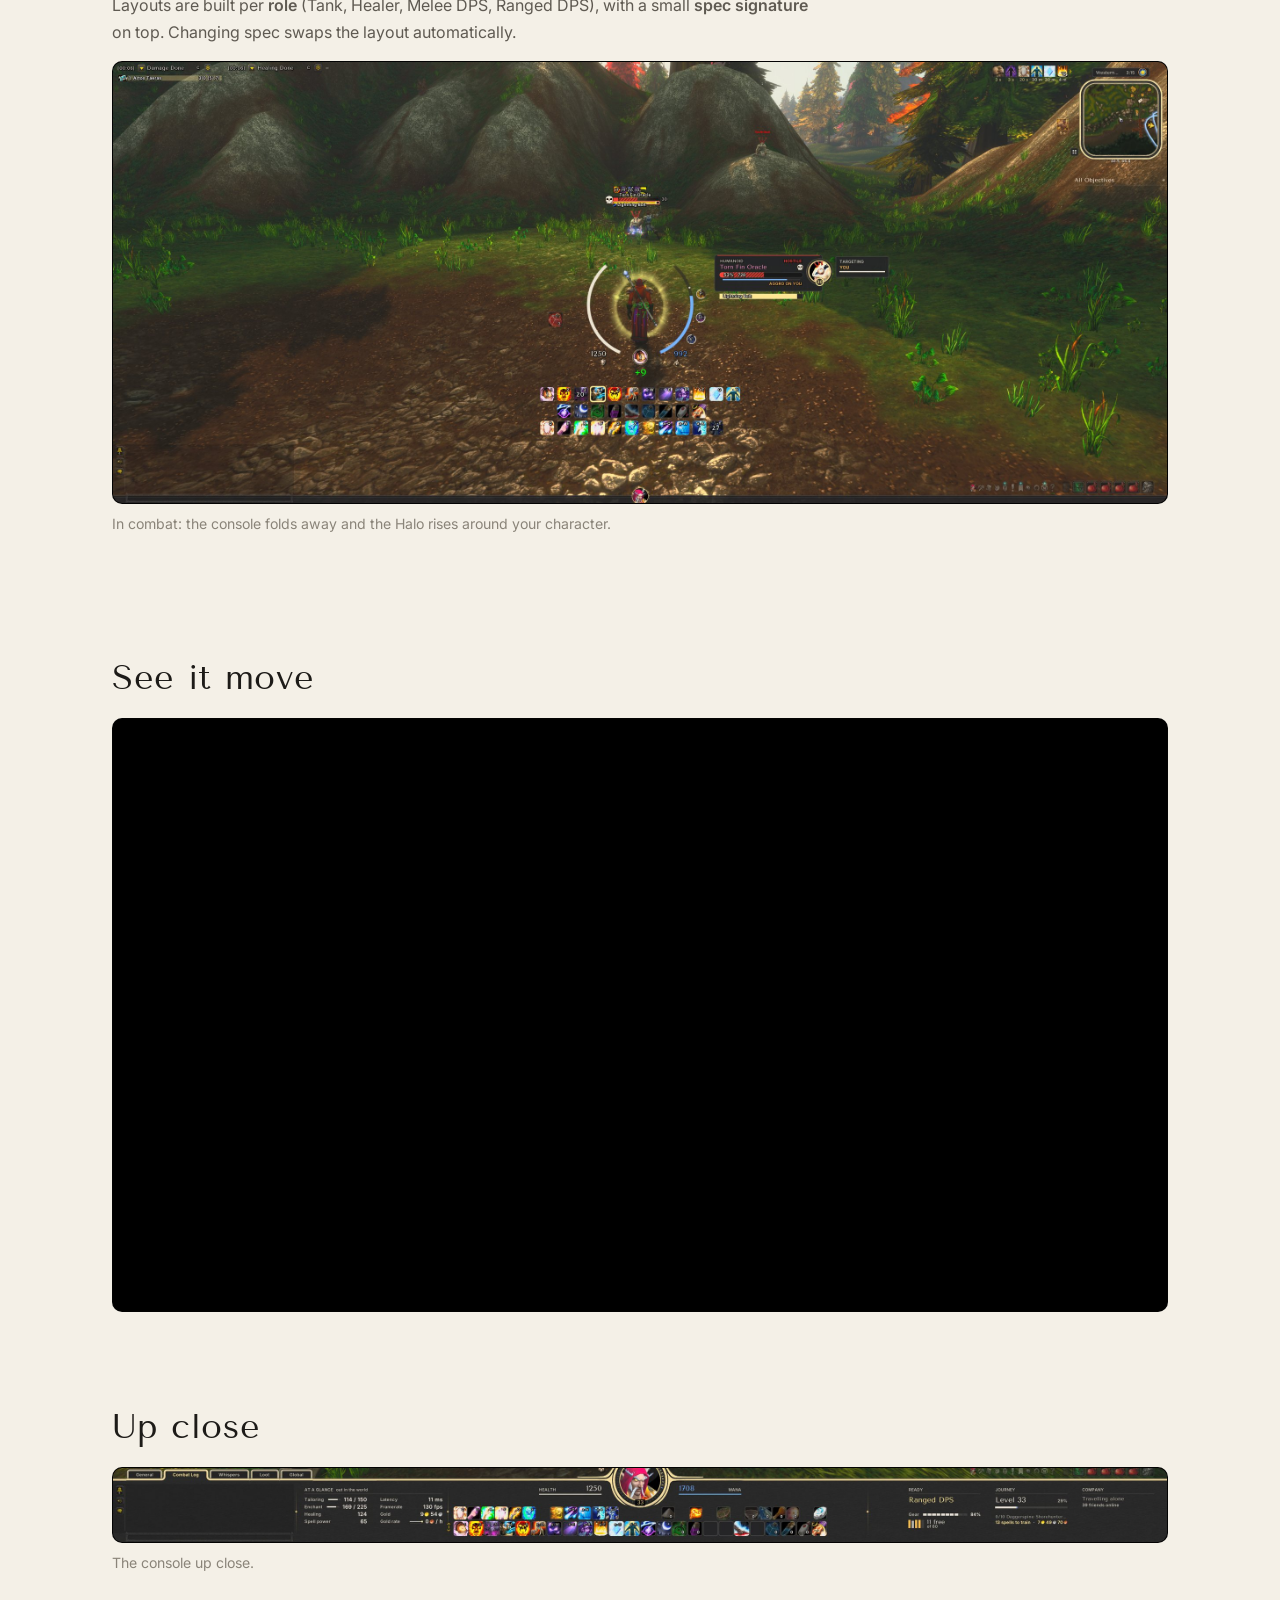
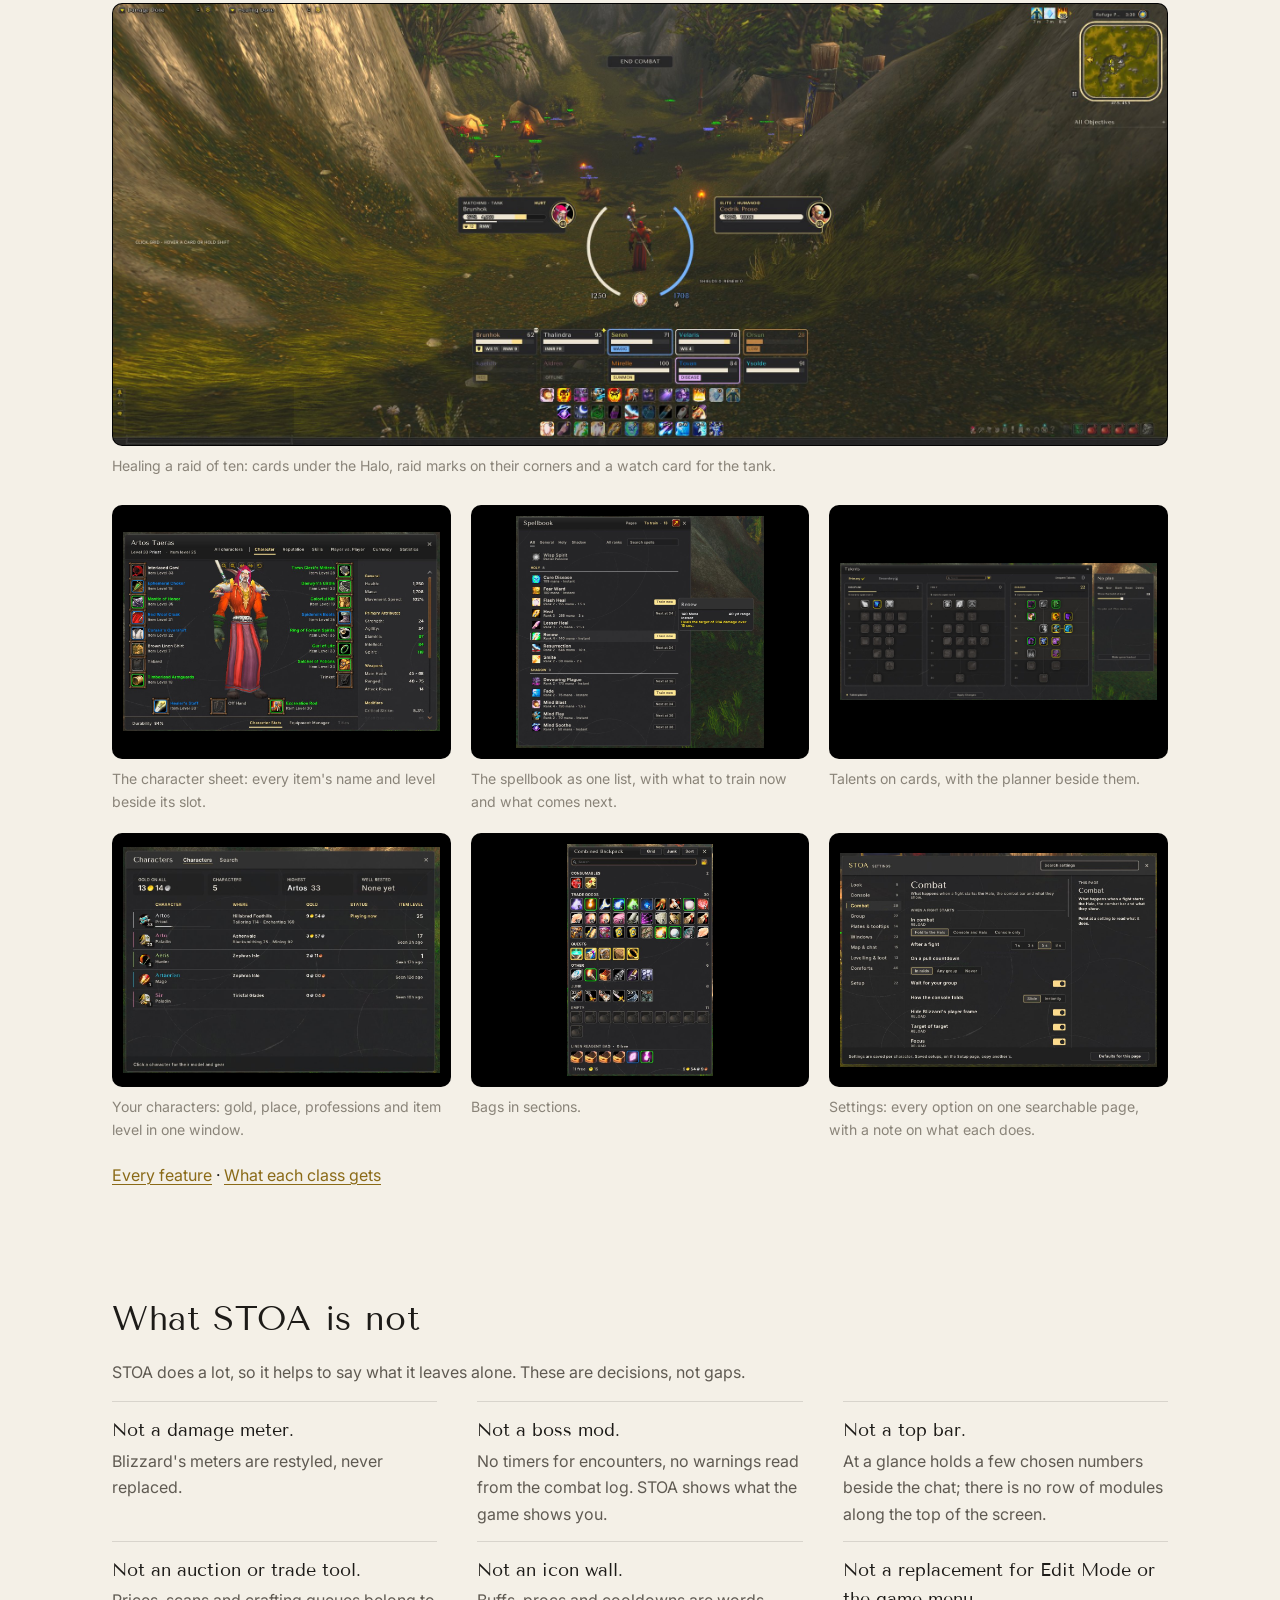
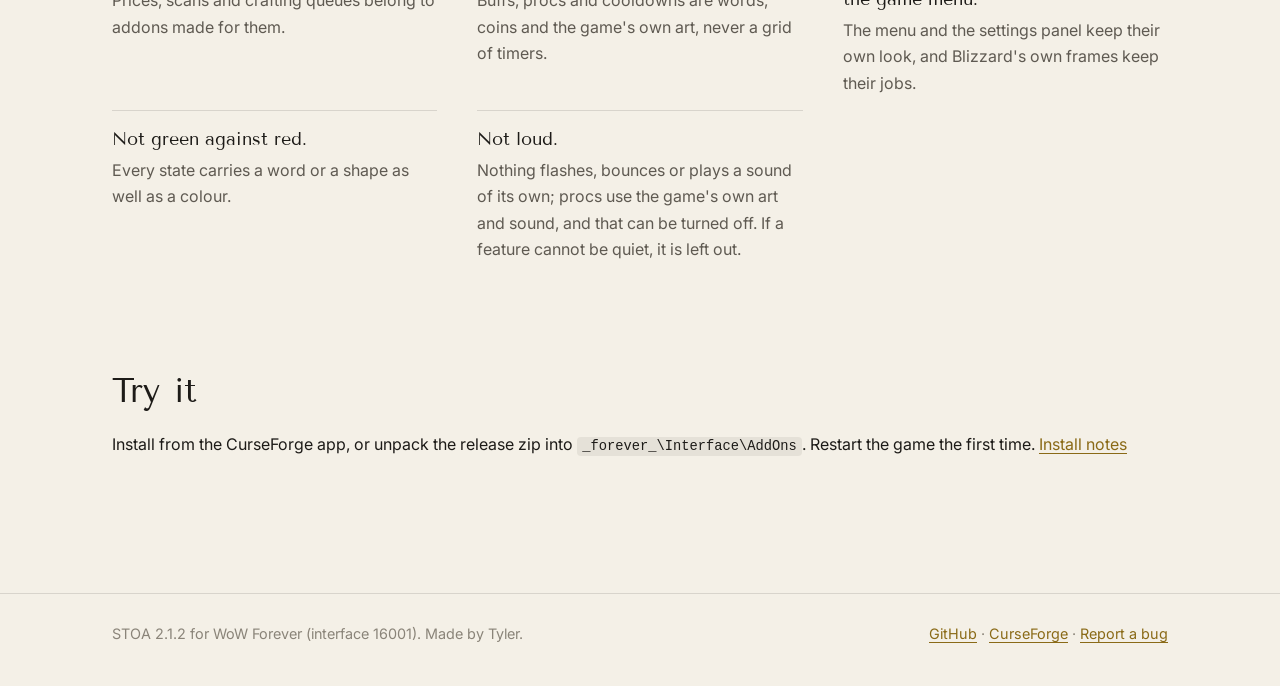
==== commit 2e9a7148: "Cooldowns page asks the game about profession cooldowns at login; 2.1.2" ====
--- a/docs/index.html
+++ b/docs/index.html
@@ -31,7 +31,7 @@
     <p class="eyebrow">A UI suite for WoW Forever</p>
     <h1>Calm out of combat.<br>Clear inside it.</h1>
     <p class="lede">STOA gives your screen two states. Out of combat a leather console along the bottom holds chat, your group, the minimap and notes. When a fight starts it folds away and the Halo rises around your character.</p>
-    <p class="actions"><a class="btn primary" href="https://www.curseforge.com/wow/addons/stoa">Get it on CurseForge</a><a class="btn" href="https://github.com/tylerhagan/stoa/releases/latest">GitHub release 2.1.1</a></p>
+    <p class="actions"><a class="btn primary" href="https://www.curseforge.com/wow/addons/stoa">Get it on CurseForge</a><a class="btn" href="https://github.com/tylerhagan/stoa/releases/latest">GitHub release 2.1.2</a></p>
     <p class="fit">Best on an ultrawide (21:9). Fits 16:9 and 16:10 too.</p>
   </div>
   <figure class="shot wide"><img src="screenshots/world.jpg" alt="In the world: the console along the bottom, with At a glance, Ready, Journey and Company." width="2400" height="1004"><figcaption>In the world: the console along the bottom, with At a glance, Ready, Journey and Company.</figcaption></figure>
@@ -66,7 +66,7 @@
 </main>
 <footer class="foot">
   <div class="bar">
-    <p>STOA 2.1.1 for WoW Forever (interface 16001). Made by Tyler.</p>
+    <p>STOA 2.1.2 for WoW Forever (interface 16001). Made by Tyler.</p>
     <p><a href="https://github.com/tylerhagan/stoa">GitHub</a> · <a href="https://www.curseforge.com/wow/addons/stoa">CurseForge</a> · <a href="https://github.com/tylerhagan/stoa/issues/new/choose">Report a bug</a></p>
   </div>
 </footer>
